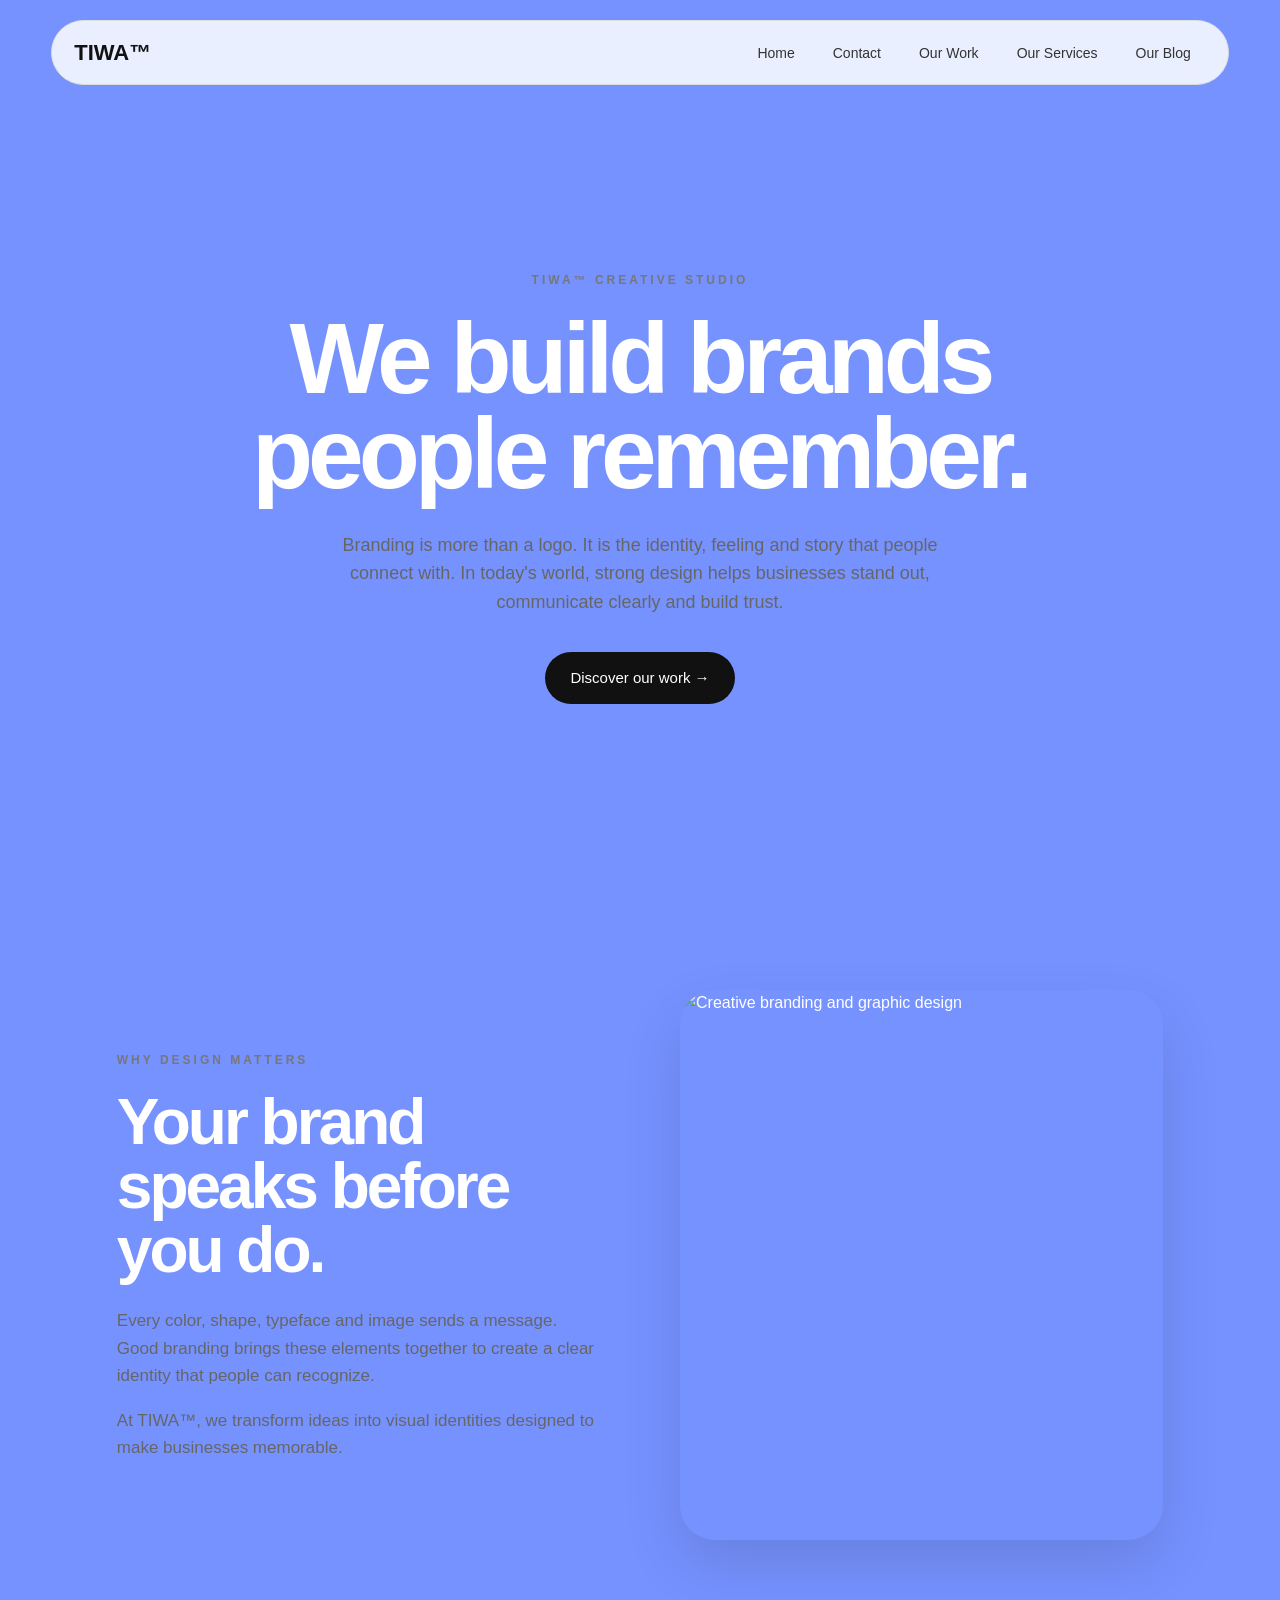
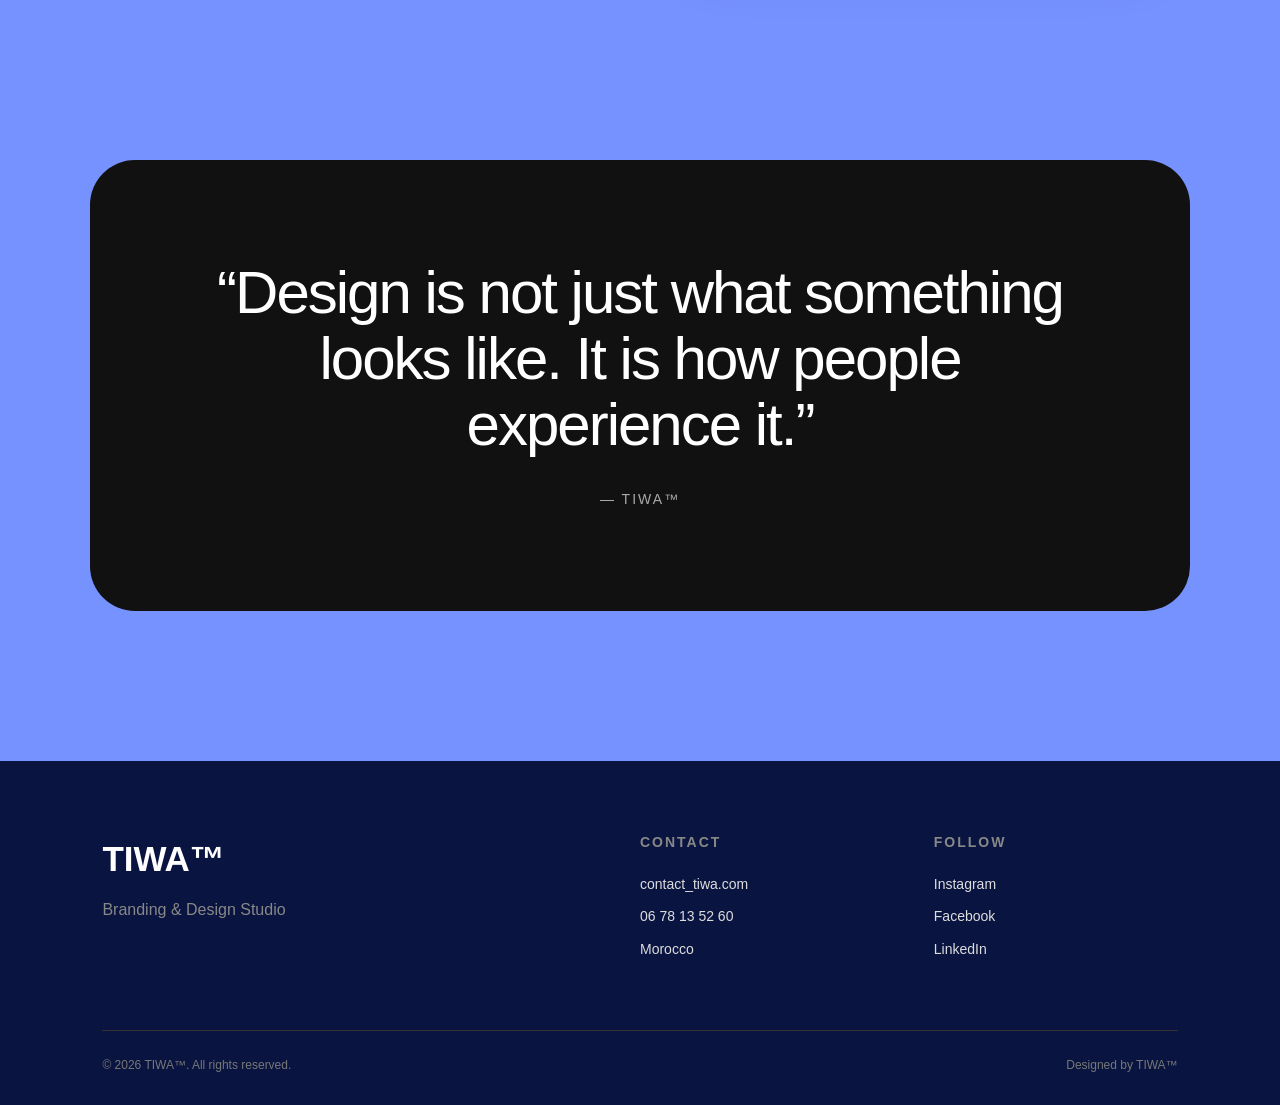
==== index.html @ 1d801273 "Add files via upload" ====
<!DOCTYPE html>
<html lang="en">

<head>
    <meta charset="UTF-8">
    <meta name="viewport" content="width=device-width, initial-scale=1.0">

    <title>TIWA™ — Branding & Design</title>

    <!-- Connect HTML to CSS -->
    <link rel="stylesheet" href="style.css">
</head>

<body>


    <header class="navbar">

        <a href="index.html" class="logo">TIWA™</a>

        <nav>
            <ul>
                <li><a href="index.html">Home</a></li>
                <li><a href="#contact">Contact</a></li>
                <li><a href="#work">Our Work</a></li>
                <li><a href="#services">Our Services</a></li>
                <li><a href="blog.html">Our Blog</a></li>
            </ul>
        </nav>

    </header>



    <main>

        <section id="home" class="hero">

            <div class="hero-content">

                <p class="small-title">TIWA™ CREATIVE STUDIO</p>

                <h1>
                    We build brands<br>
                    people remember.
                </h1>

                <p class="hero-text">
                    Branding is more than a logo. It is the identity,
                    feeling and story that people connect with.
                    In today's world, strong design helps businesses
                    stand out, communicate clearly and build trust.
                </p>

                <a href="#work" class="button">
                    Discover our work →
                </a>

            </div>

        </section>


        <section id="work" class="branding">

            <div class="branding-text">

                <p class="small-title">WHY DESIGN MATTERS</p>

                <h2>
                    Your brand speaks
                    before you do.
                </h2>

                <p>
                    Every color, shape, typeface and image sends a message.
                    Good branding brings these elements together to create
                    a clear identity that people can recognize.
                </p>

                <p>
                    At TIWA™, we transform ideas into visual identities
                    designed to make businesses memorable.
                </p>

            </div>


            <div class="image-card">

                <img
                    src="C:\Users\hp\Desktop\projet web 6\images\branding.jpg"
                    alt="Creative branding and graphic design"
                >

            </div>

        </section>



        <section class="quote-section">

            <div class="quote-card">

                <p class="quote">
                    “Design is not just what something looks like.
                    It is how people experience it.”
                </p>

                <p class="quote-author">
                    — TIWA™
                </p>

            </div>

        </section>

    </main>



    <footer id="contact">

        <div class="footer-content">

            <div class="footer-brand">

                <h2>TIWA™</h2>

                <p>
                    Branding & Design Studio
                </p>

            </div>


            <div class="footer-column">

                <h3>Contact</h3>

                <a href="contact_tiwa.com">
                    contact_tiwa.com
                </a>

                <a href="tel:+212678135260">
                    06 78 13 52 60
                </a>

                <p>Morocco</p>

            </div>


            <div class="footer-column">

                <h3>Follow</h3>

                <a href="#">Instagram</a>
                <a href="#">Facebook</a>
                <a href="#">LinkedIn</a>

            </div>

        </div>


        <div class="footer-bottom">

            <p>
                © 2026 TIWA™. All rights reserved.
            </p>

            <p>
                Designed by TIWA™
            </p>

        </div>

    </footer>

</body>
</html>
---- style.css ----
.text{
  margin: 0;
padding:0 ;
position: absolute;
top: 40px; ;
left: 0;}

/* =========================
   BASIC RESET
========================= */

* {
    margin: 0;
    padding: 0;
    box-sizing: border-box;
}

html {
    scroll-behavior: smooth;
}

body {
    font-family: Arial, Helvetica, sans-serif;
    background:#7692FF;
    color: #ffffff;
    line-height: 1.6;
}


/* =========================
   NAVBAR
========================= */

.navbar {
    width: 92%;
    max-width: 1200px;

    margin: 20px auto;

    padding: 14px 22px;

    display: flex;
    justify-content: space-between;
    align-items: center;

    background: rgba(255, 255, 255, 0.85);

    border: 1px solid #ddd;

    border-radius: 50px;

    position: sticky;
    top: 20px;

    z-index: 100;

    backdrop-filter: blur(15px);
}


/* Logo */

.logo {
    font-size: 22px;
    font-weight: bold;

    color: #111;
    text-decoration: none;

}


/* Navigation */

nav ul {
    list-style: none;

    display: flex;
    gap: 8px;
}

nav a {
    text-decoration: none;

    color: #333;

    padding: 9px 15px;

    border-radius: 30px;

    font-size: 14px;

    transition: 0.3 ease;
}

nav a:hover {
    background: #000000;
    color: white;
}


/* =========================
   HERO
========================= */

.hero {
    min-height: 85vh;

    display: flex;
    align-items: center;
    justify-content: center;

    padding: 100px 8%;

    text-align: center;
}


.hero-content {
    max-width: 900px;
}


/* Small uppercase text */

.small-title {
    margin-bottom: 20px;

    font-size: 12px;

    font-weight: 700;

    letter-spacing: 3px;

    color: #777;
}


/* Main heading */

.hero h1 {
    margin-bottom: 30px;

    font-size: clamp(50px, 8vw, 100px);

    line-height: 0.95;

    letter-spacing: -5px;

    font-weight: 700;
}


/* Hero paragraph */

.hero-text {
    max-width: 650px;

    margin: 0 auto 35px;

    font-size: 18px;

    color: #666;
}


/* Button */

.button {
    display: inline-block;

    padding: 14px 25px;

    background: #111;

    color: white;

    text-decoration: none;

    border-radius: 50px;

    font-size: 15px;

    transition: 0.3s ease;
}

.button:hover {
    transform: translateY(-3px);

    box-shadow: 0 10px 25px rgba(0, 0, 0, 0.2);
}


/* =========================
   BRANDING SECTION
========================= */

.branding {
    max-width: 1200px;

    margin: 0 auto;

    padding: 120px 6%;

    display: grid;

    grid-template-columns: 1fr 1fr;

    gap: 80px;

    align-items: center;
}


/* Text */

.branding-text h2 {
    margin-bottom: 25px;

    font-size: clamp(40px, 5vw, 70px);

    line-height: 1;

    letter-spacing: -3px;
}

.branding-text p:not(.small-title) {
    margin-bottom: 18px;

    max-width: 500px;

    color: #666;

    font-size: 17px;
}


/* Image */

.image-card {
    overflow: hidden;

    border-radius: 35px;

    box-shadow: 0 25px 60px rgba(0, 0, 0, 0.12);
}

.image-card img {
    display: block;

    width: 100%;

    height: 550px;

    object-fit: cover;

    transition: transform 0.6s ease;
}

.image-card:hover img {
    transform: scale(1.04);
}


/* =========================
   QUOTE
========================= */

.quote-section {
    padding: 100px 6%;
}


.quote-card {
    max-width: 1100px;

    margin: auto;

    padding: 100px 10%;

    background: #111;

    color: white;

    border-radius: 45px;

    text-align: center;
}


.quote {
    font-size: clamp(30px, 5vw, 60px);

    line-height: 1.1;

    letter-spacing: -2px;
}


.quote-author {
    margin-top: 30px;

    color: #aaa;

    font-size: 14px;

    letter-spacing: 2px;
}


/* =========================
   FOOTER
========================= */

footer {
    margin-top: 50px;

    padding: 70px 8% 30px;

    background: #091540;

    color: white;
}


.footer-content {
    max-width: 1200px;

    margin: auto;

    display: grid;

    grid-template-columns: 2fr 1fr 1fr;

    gap: 50px;
}


.footer-brand h2 {
    font-size: 35px;

    margin-bottom: 10px;
}


.footer-brand p {
    color: #888;
}


.footer-column {
    display: flex;

    flex-direction: column;

    gap: 10px;
}


.footer-column h3 {
    margin-bottom: 10px;

    font-size: 14px;

    color: #888;

    text-transform: uppercase;

    letter-spacing: 2px;
}


.footer-column a,
.footer-column p {
    color: #ddd;

    text-decoration: none;

    font-size: 14px;
}


.footer-column a:hover {
    color: white;
}


/* Bottom footer */

.footer-bottom {
    max-width: 1200px;

    margin: 70px auto 0;

    padding-top: 25px;

    border-top: 1px solid #333;

    display: flex;

    justify-content: space-between;

    color: #777;

    font-size: 12px;
}


/* =========================
   MOBILE
========================= */

@media (max-width: 768px) {

    .navbar {
        width: 94%;
    }

    nav ul {
        gap: 0;
    }

    nav a {
        padding: 8px;
        font-size: 12px;
    }

    .hero {
        min-height: 75vh;

        padding: 80px 6%;
    }

    .hero h1 {
        letter-spacing: -3px;
    }

    .branding {
        grid-template-columns: 1fr;

        gap: 50px;

        padding: 80px 6%;
    }

    .image-card img {
        height: 400px;
    }

    .quote-card {
        padding: 70px 8%;
    }

    .footer-content {
        grid-template-columns: 1fr;
    }

    .footer-bottom {
        flex-direction: column;

        gap: 10px;
    }
}

/* =====================================
   TABLETS
   Screens smaller than 1024px
===================================== */

@media (max-width: 1024px) {

    /* NAVBAR */

    .navbar {
        width: 94%;
    }


    /* HERO */

    .hero {
        padding: 100px 6%;
    }

    .hero h1 {
        font-size: 70px;
    }


    /* BRANDING */

    .branding {
        gap: 40px;
        padding: 100px 6%;
    }

    .branding-text h2 {
        font-size: 50px;
    }

    .image-card img {
        height: 450px;
    }


    /* QUOTE */

    .quote-card {
        padding: 80px 8%;
    }


    /* FOOTER */

    footer {
        padding-left: 6%;
        padding-right: 6%;
    }
}


/* =====================================
   PHONES
   Screens smaller than 768px
===================================== */

@media (max-width: 768px) {

    /* NAVBAR */

    .navbar {
        width: 94%;

        padding: 12px 16px;

        top: 10px;
    }

    .logo {
        font-size: 19px;
    }

    nav ul {
        gap: 0;
    }

    nav a {
        padding: 7px 8px;

        font-size: 11px;
    }


    /* HERO */

    .hero {
        min-height: 75vh;

        padding: 80px 6%;
    }

    .hero h1 {
        font-size: 52px;

        letter-spacing: -3px;
    }

    .hero-text {
        font-size: 16px;
    }


    /* BRANDING */

    .branding {
        grid-template-columns: 1fr;

        padding: 80px 6%;

        gap: 40px;
    }

    .branding-text h2 {
        font-size: 45px;
    }

    .branding-text p:not(.small-title) {
        font-size: 16px;
    }

    .image-card img {
        height: 400px;
    }


    /* QUOTE */

    .quote-section {
        padding: 60px 5%;
    }

    .quote-card {
        padding: 70px 8%;

        border-radius: 30px;
    }

    .quote {
        font-size: 34px;

        letter-spacing: -1px;
    }


    /* FOOTER */

    .footer-content {
        grid-template-columns: 1fr;

        gap: 35px;
    }

    .footer-bottom {
        flex-direction: column;

        gap: 10px;
    }
}


/* =====================================
   SMALL PHONES
   Screens smaller than 480px
===================================== */

@media (max-width: 480px) {

    /* NAVBAR */

    .navbar {
        width: 96%;

        padding: 10px 14px;
    }

    .logo {
        font-size: 17px;
    }

    nav a {
        padding: 6px;

        font-size: 10px;
    }


    /* HERO */

    .hero {
        padding-top: 70px;
    }

    .hero h1 {
        font-size: 43px;

        letter-spacing: -2px;
    }

    .small-title {
        font-size: 10px;

        letter-spacing: 2px;
    }


    /* BRANDING */

    .branding {
        padding-top: 60px;
        padding-bottom: 60px;
    }

    .branding-text h2 {
        font-size: 38px;
    }

    .image-card {
        border-radius: 25px;
    }

    .image-card img {
        height: 300px;
    }


    /* QUOTE */

    .quote-card {
        padding: 60px 7%;

        border-radius: 25px;
    }

    .quote {
        font-size: 28px;
    }
}
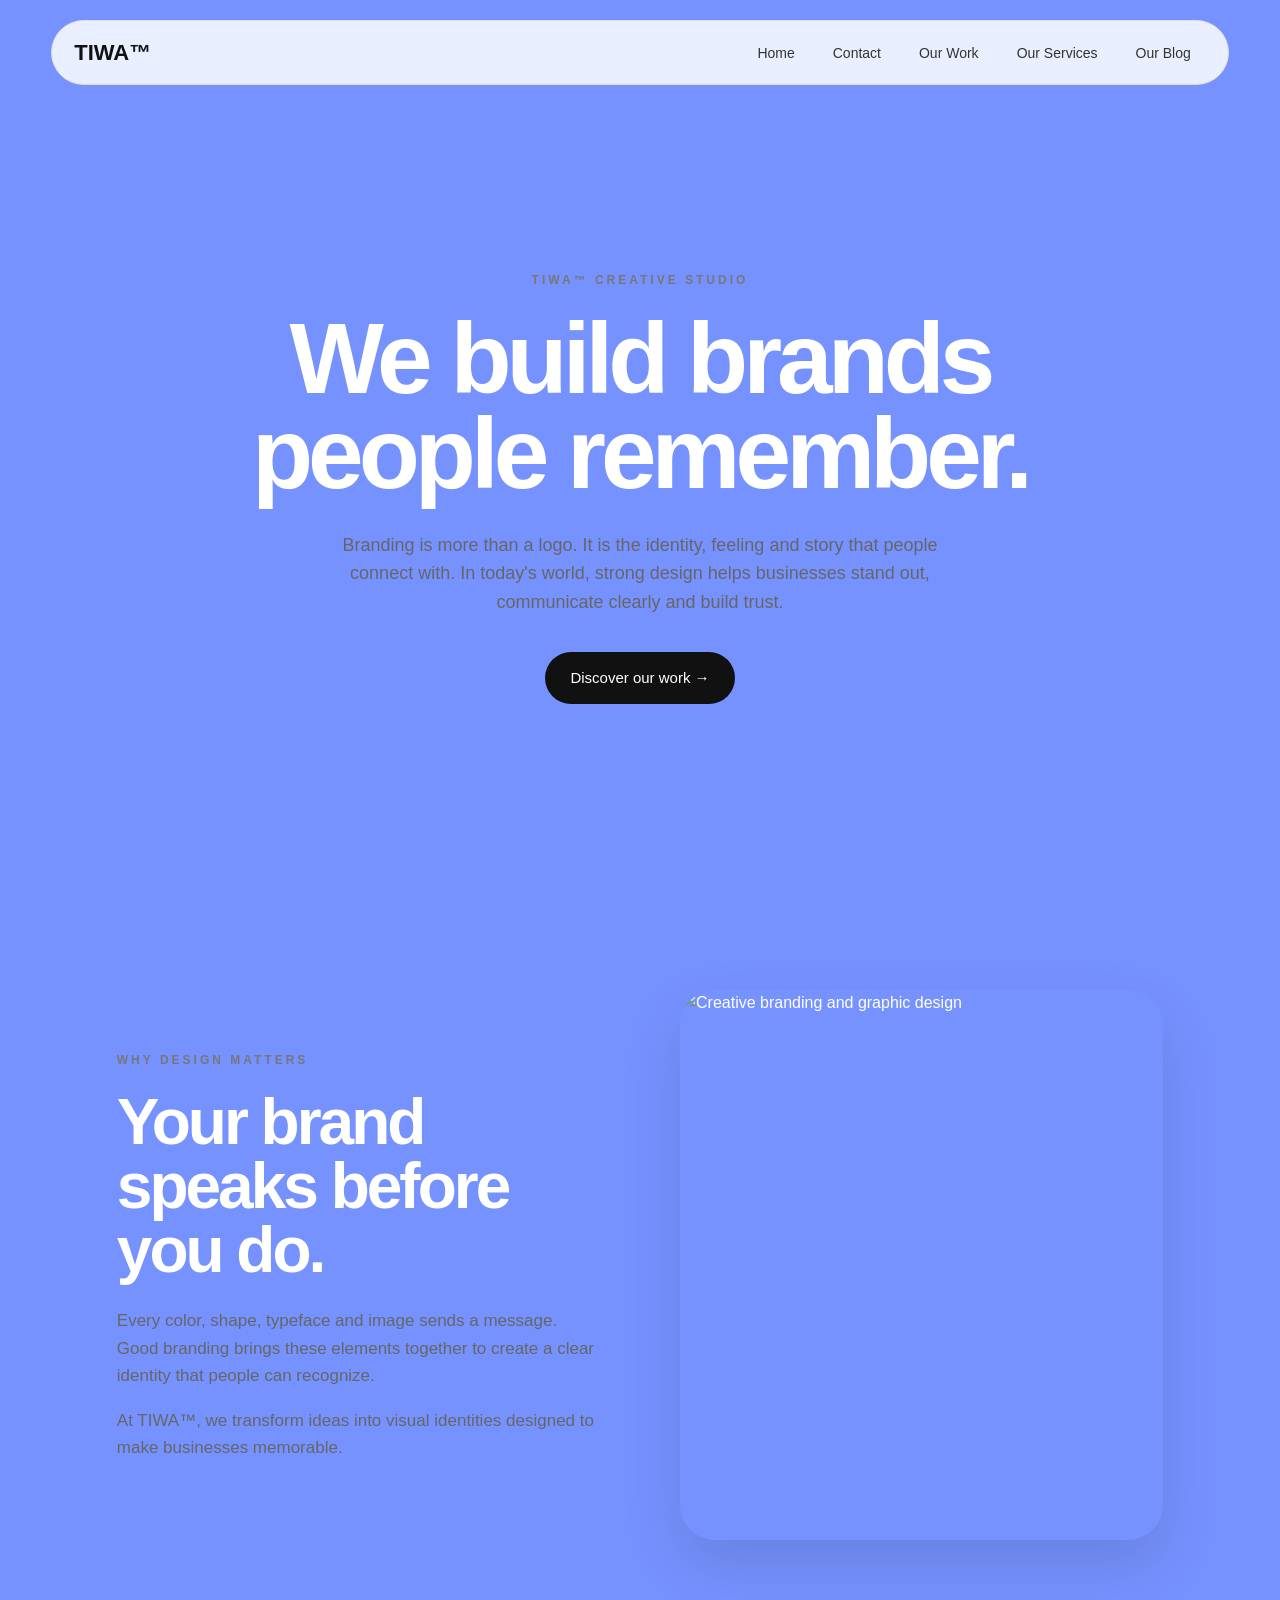
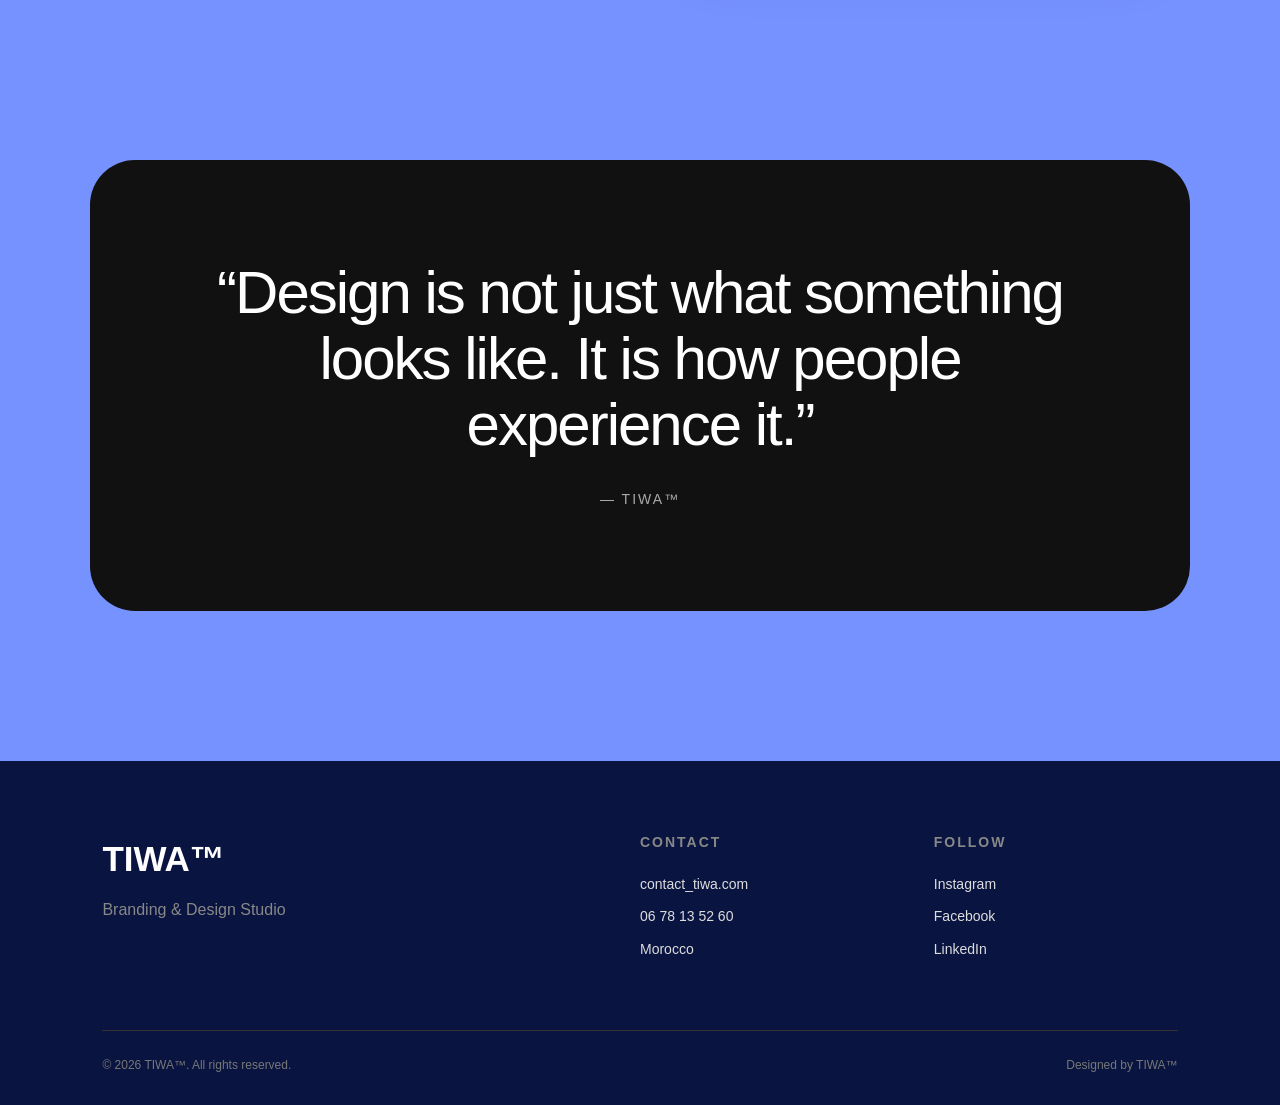
==== commit 4d903cbf: "Add files via upload" ====
--- a/index.html
+++ b/index.html
@@ -89,7 +89,7 @@
             <div class="image-card">
 
                 <img
-                    src="C:\Users\hp\Desktop\projet web 6\images\branding.jpg"
+                    src="images/branding.jpg"
                     alt="Creative branding and graphic design"
                 >
 
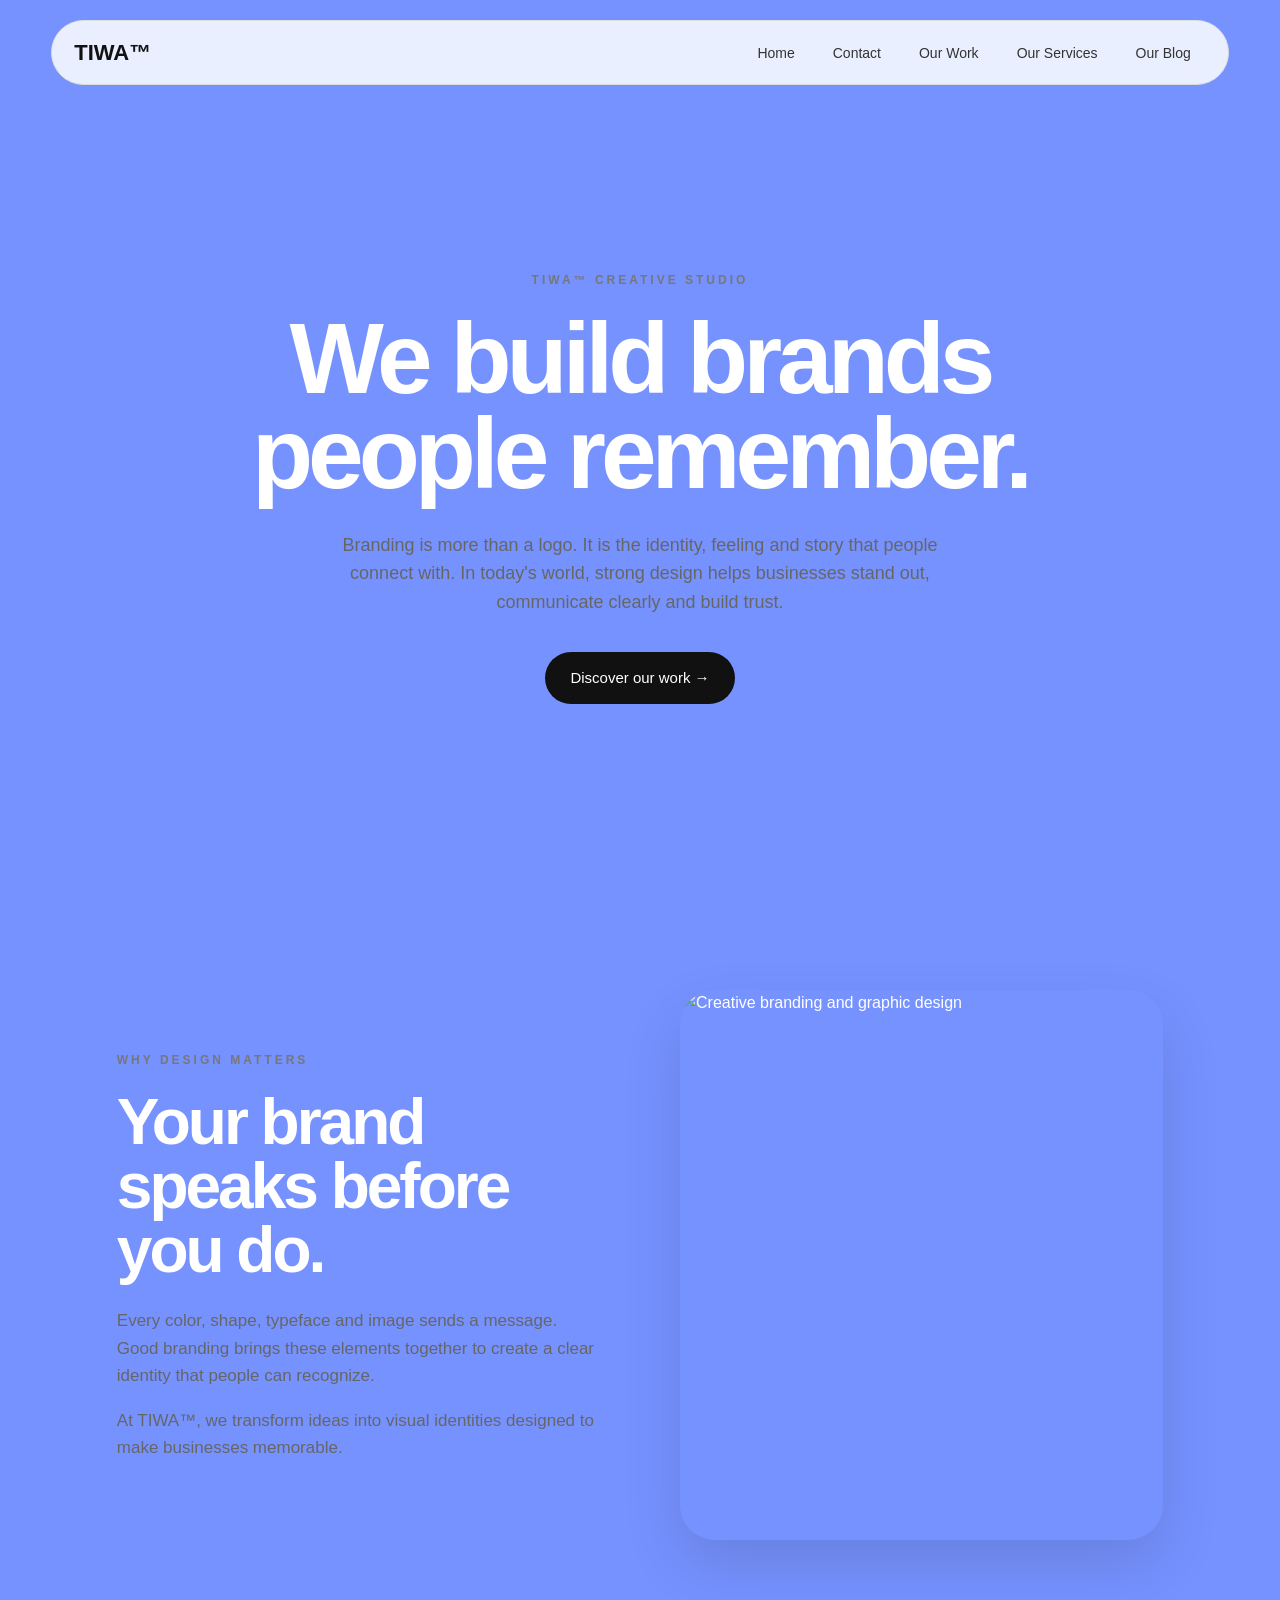
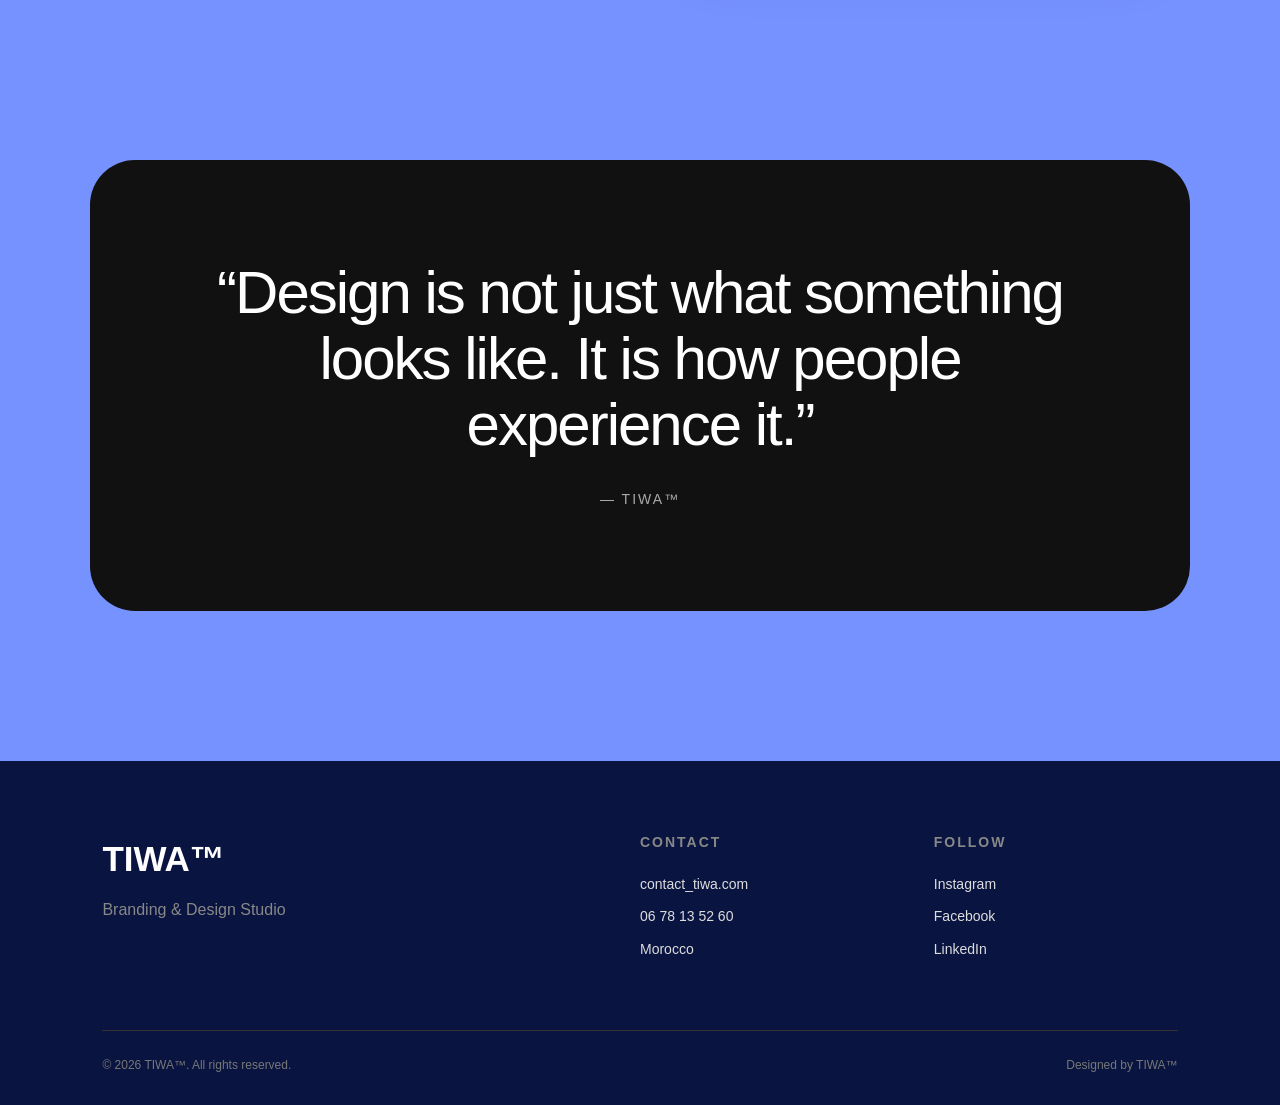
==== commit 793ae228: "Add files via upload" ====
--- a/index.html
+++ b/index.html
@@ -89,7 +89,7 @@
             <div class="image-card">
 
                 <img
-                    src="images/branding.jpg"
+                    src="images/branding.webp"
                     alt="Creative branding and graphic design"
                 >
 
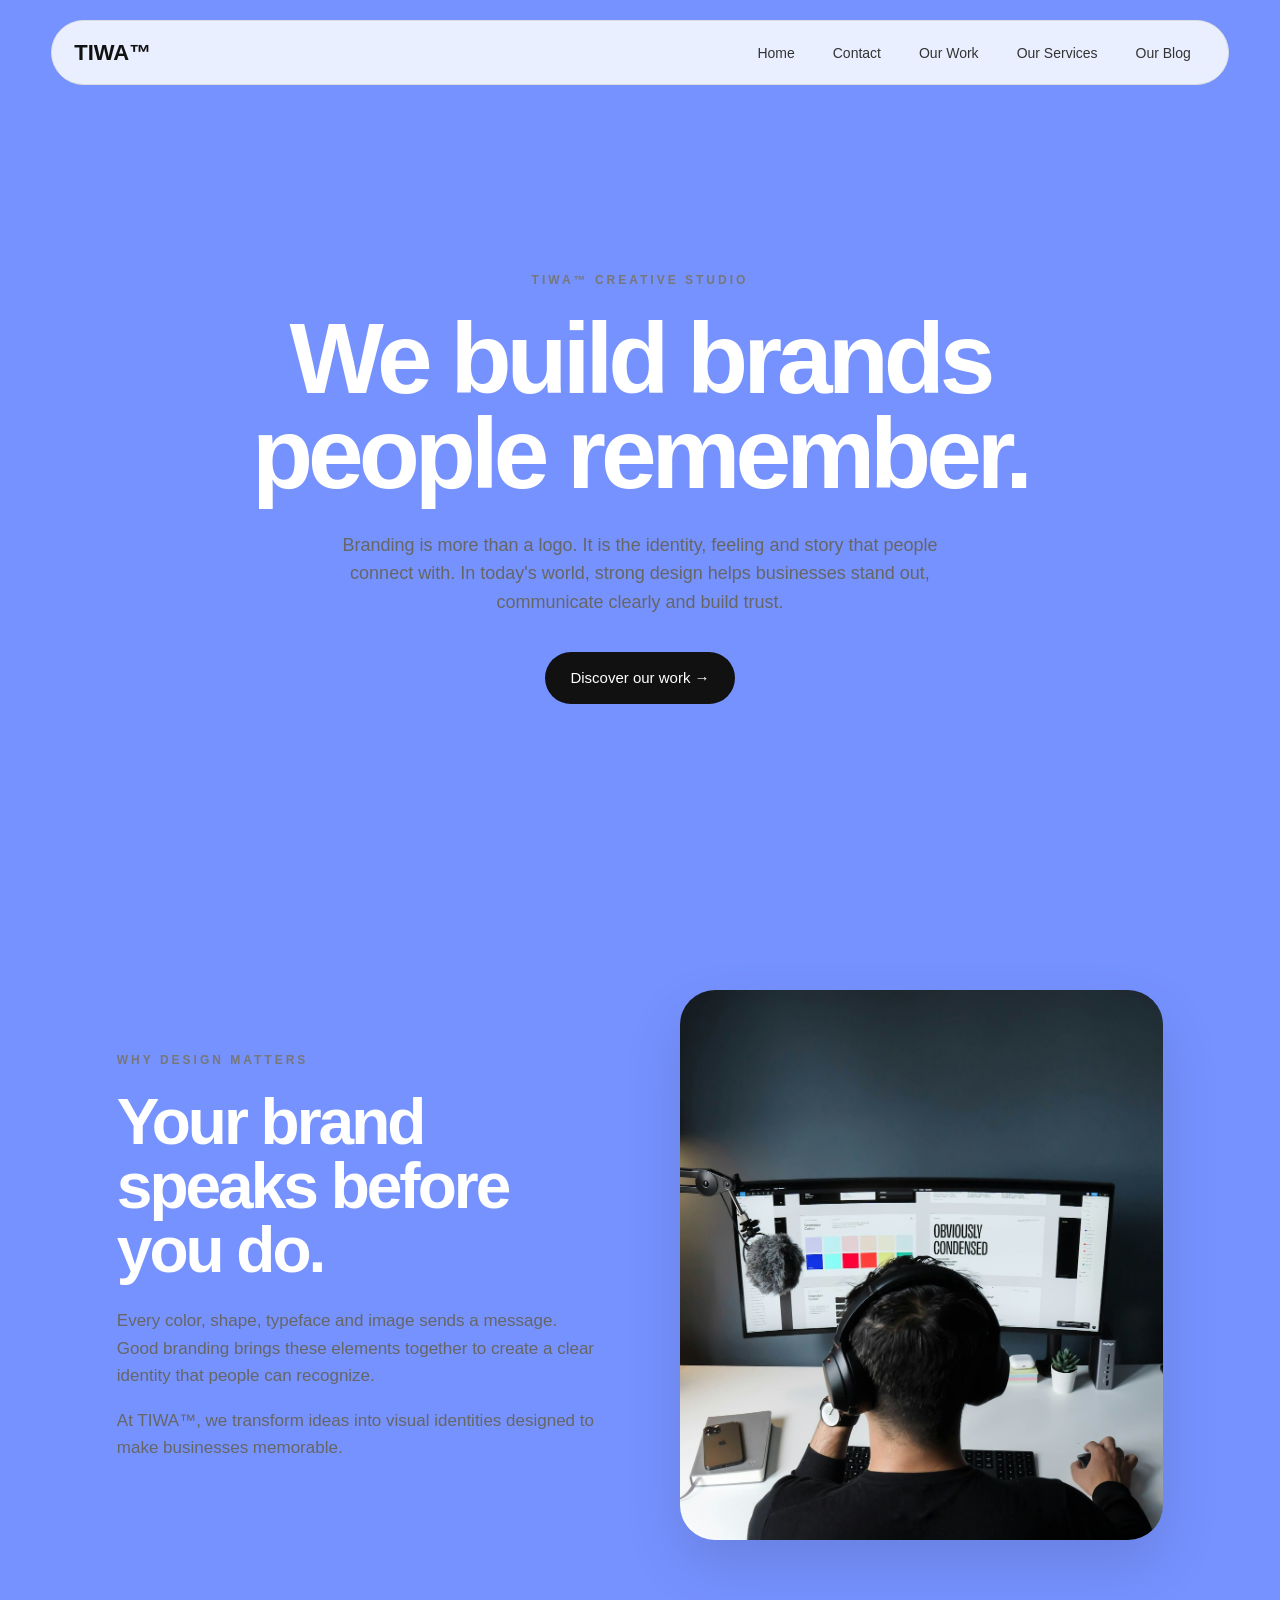
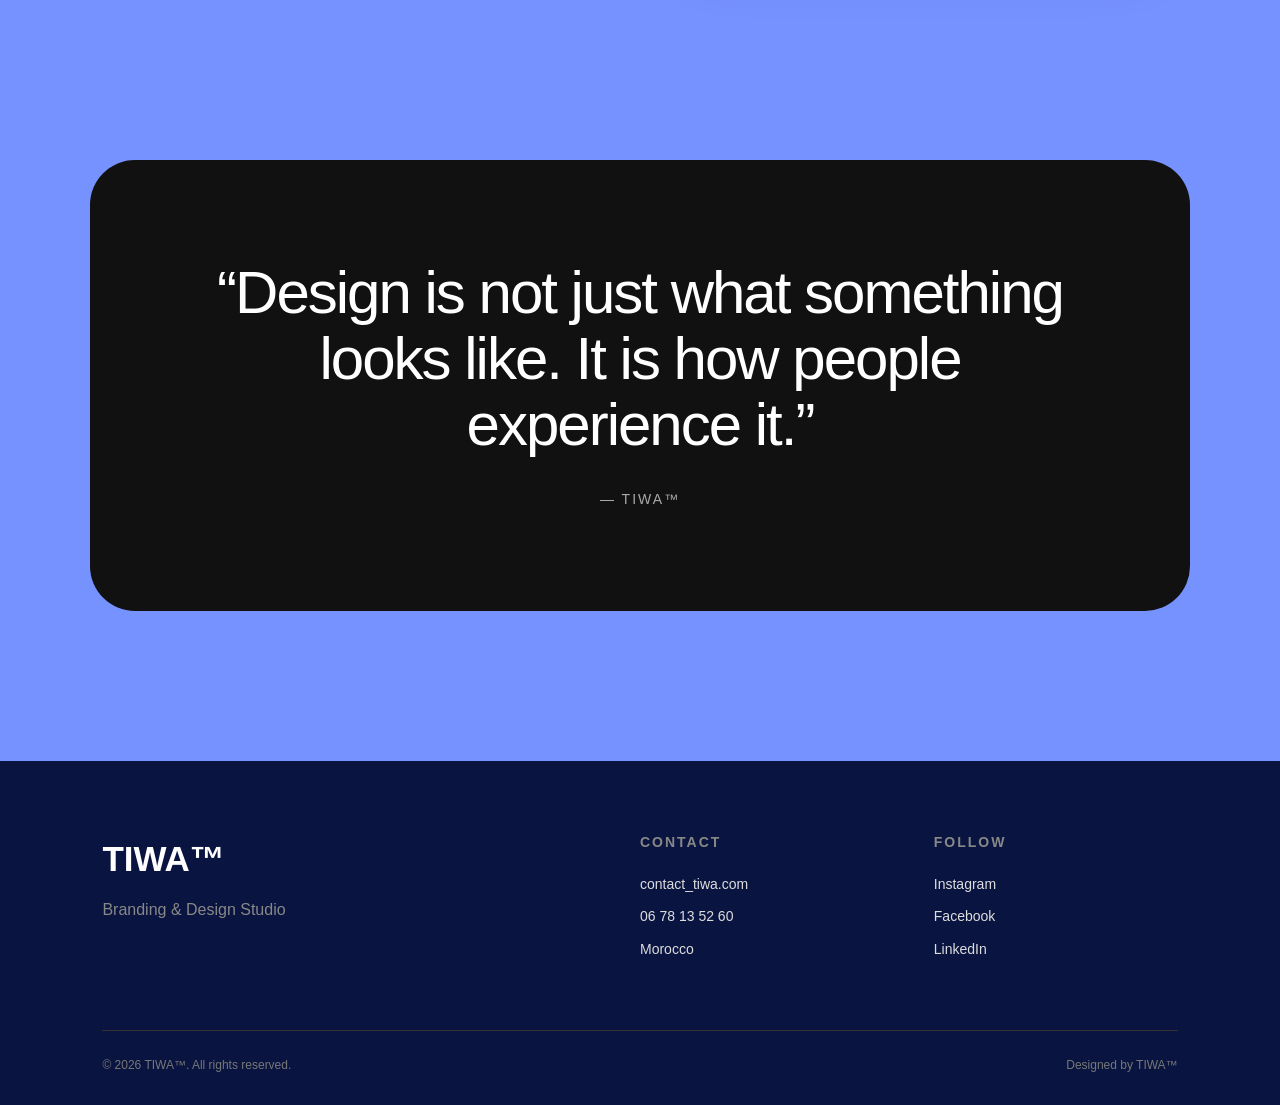
==== commit 4d57f08d: "Add files via upload" ====
--- a/index.html
+++ b/index.html
@@ -89,7 +89,7 @@
             <div class="image-card">
 
                 <img
-                    src="images/branding.webp"
+                    src="branding.jpg"
                     alt="Creative branding and graphic design"
                 >
 
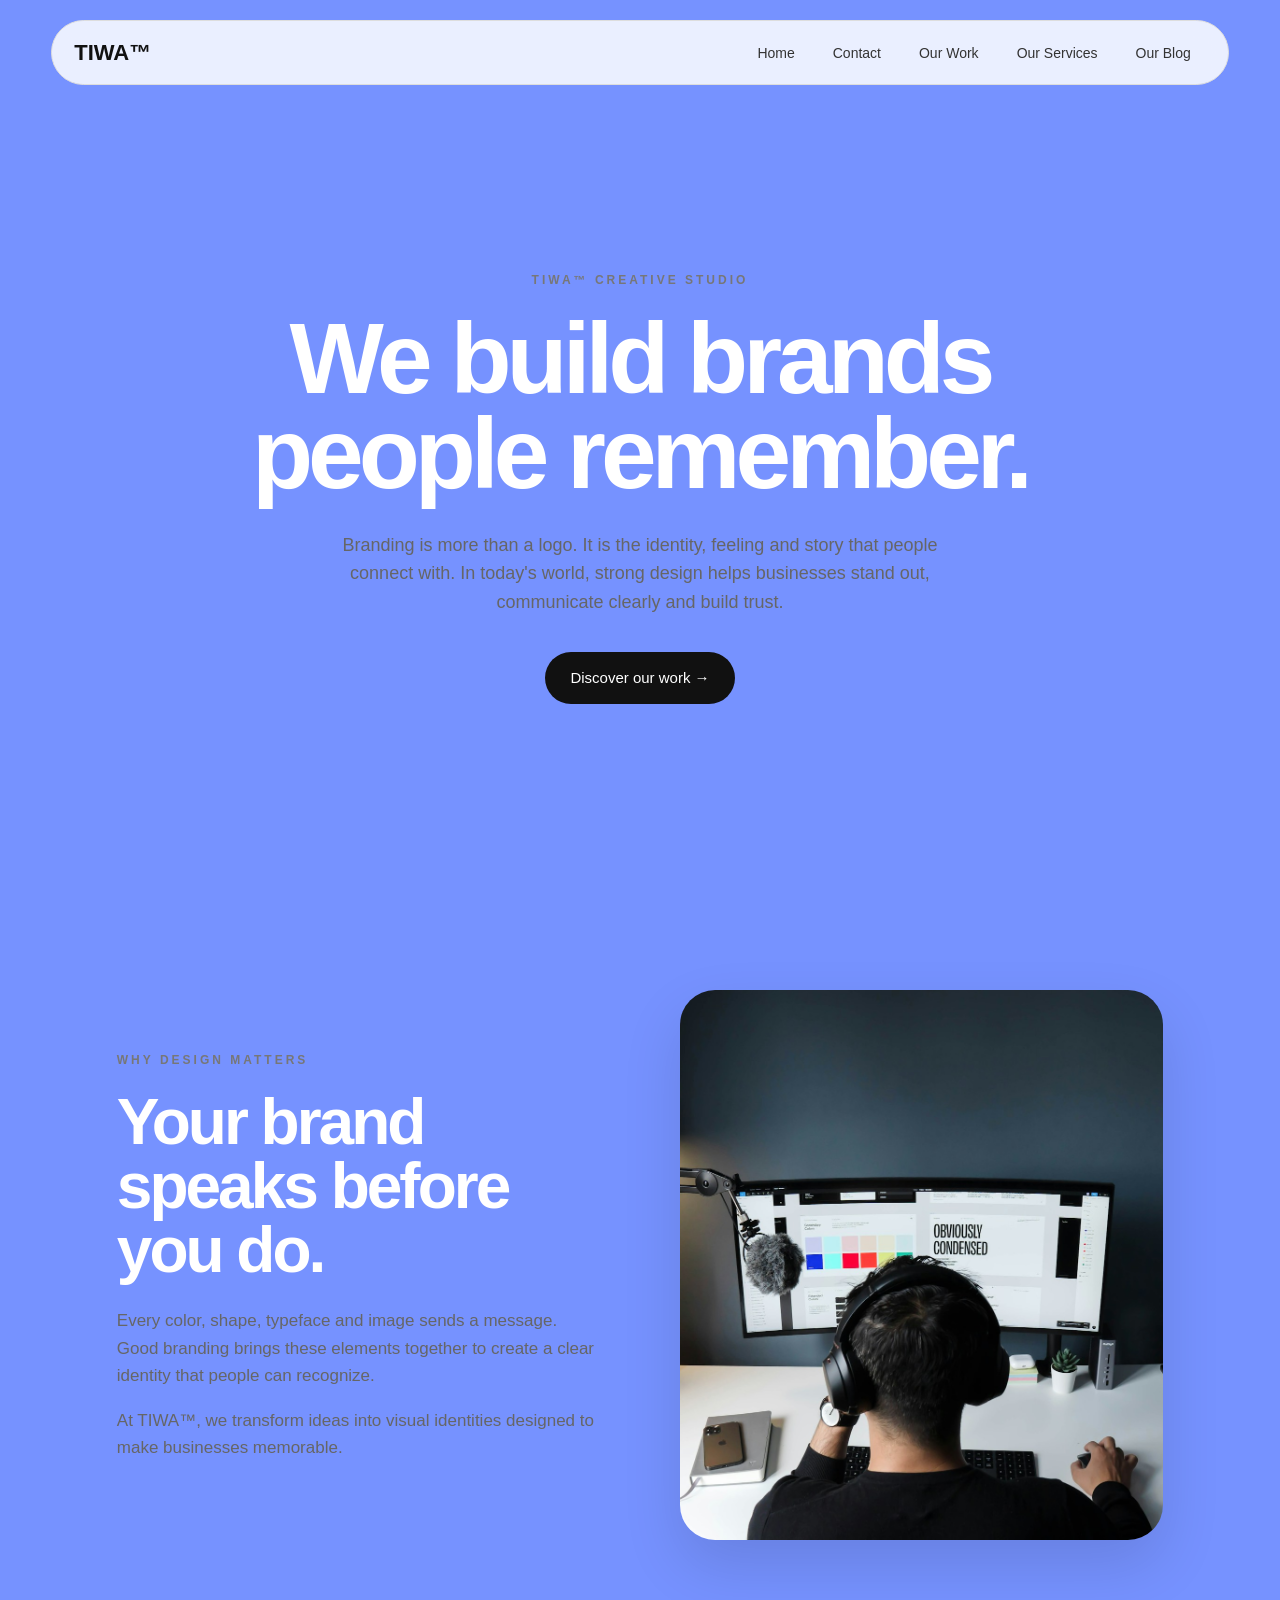
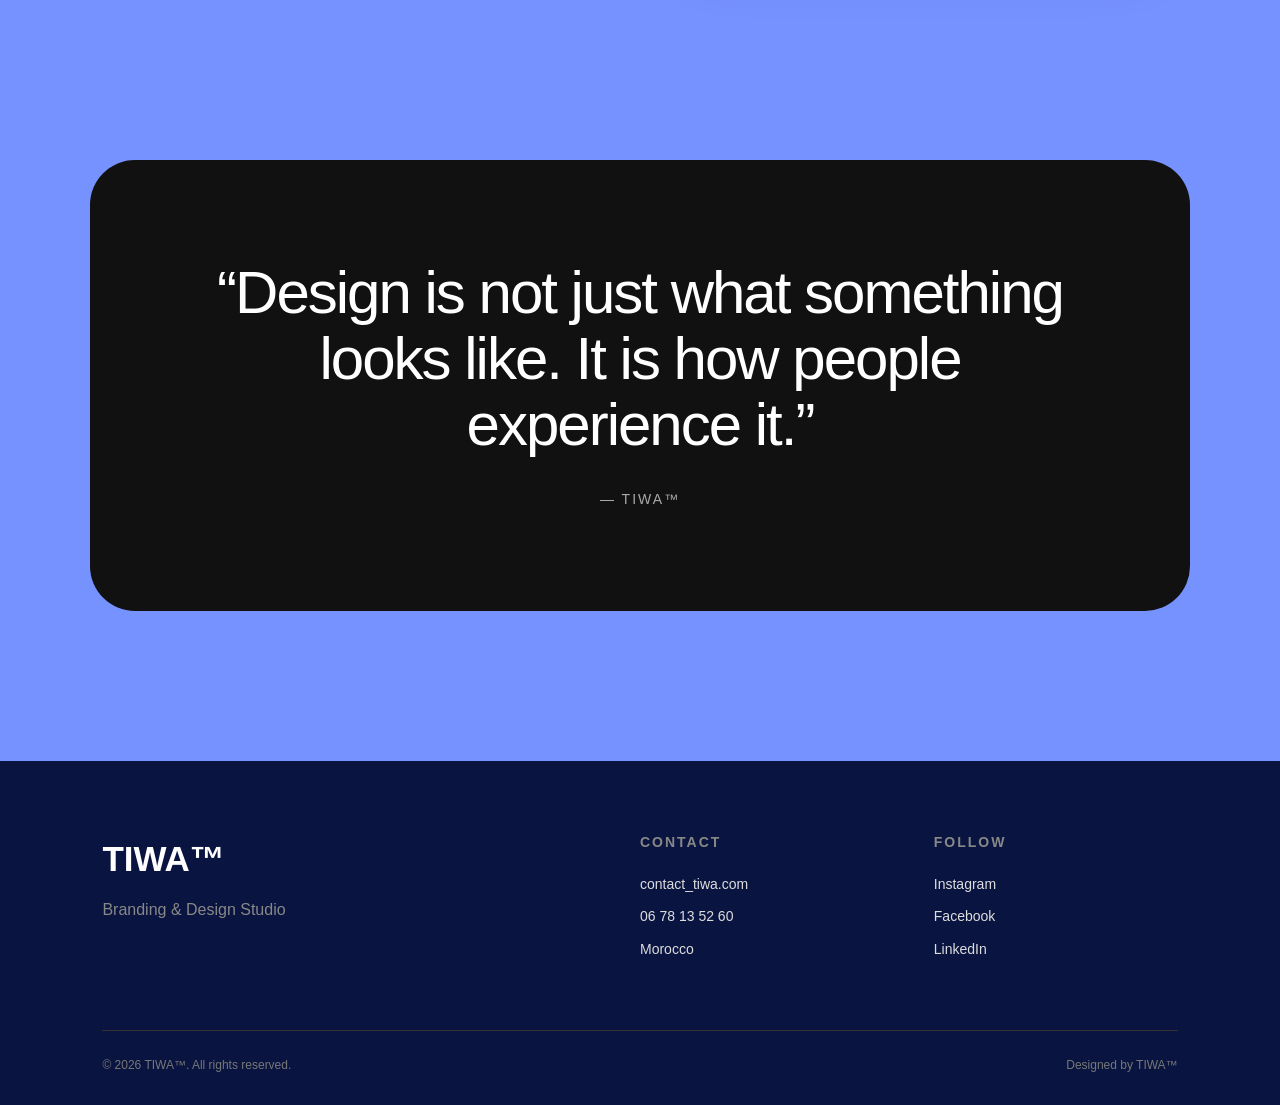
==== commit 78c4c43a: "Add files via upload" ====
--- a/index.html
+++ b/index.html
@@ -4,11 +4,12 @@
 <head>
     <meta charset="UTF-8">
     <meta name="viewport" content="width=device-width, initial-scale=1.0">
-
     <title>TIWA™ — Branding & Design</title>
 
     <!-- Connect HTML to CSS -->
     <link rel="stylesheet" href="style.css">
+    <link rel="icon" type="icon" href="tau.png">
+
 </head>
 
 <body>
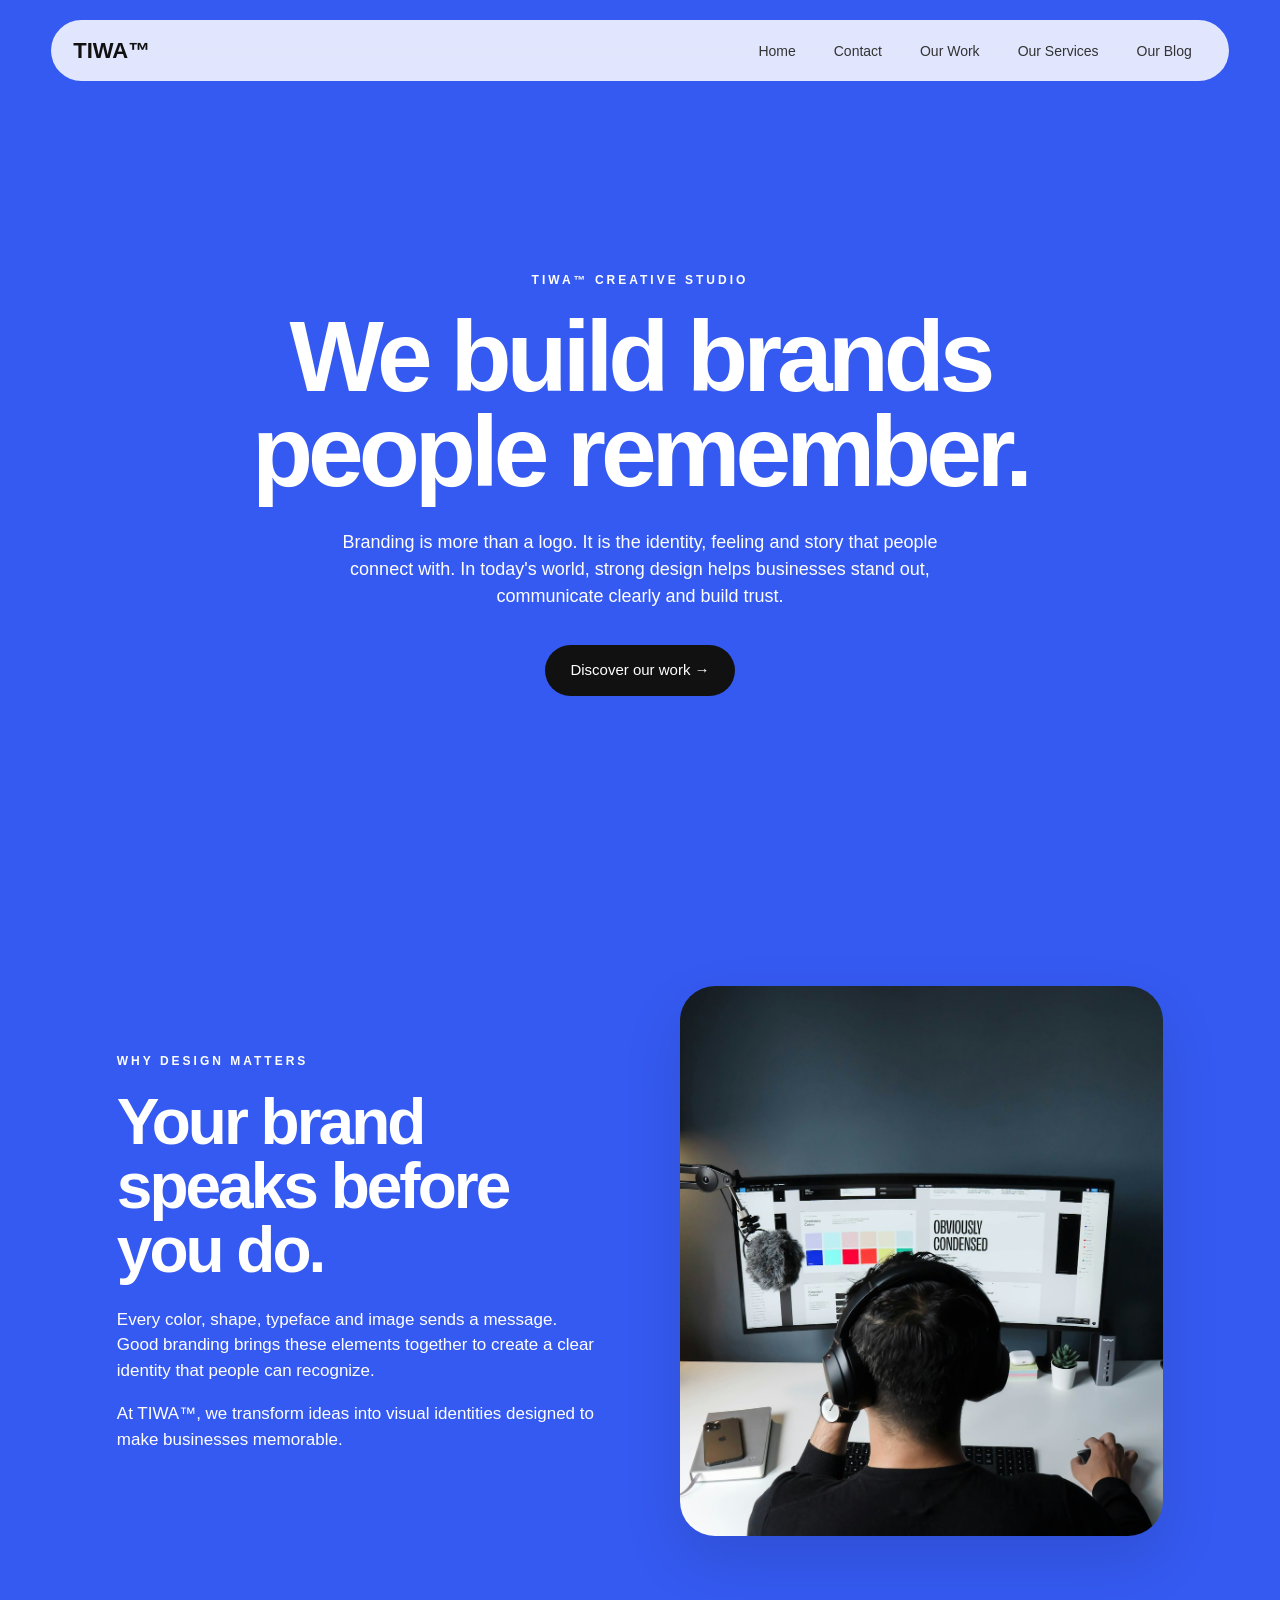
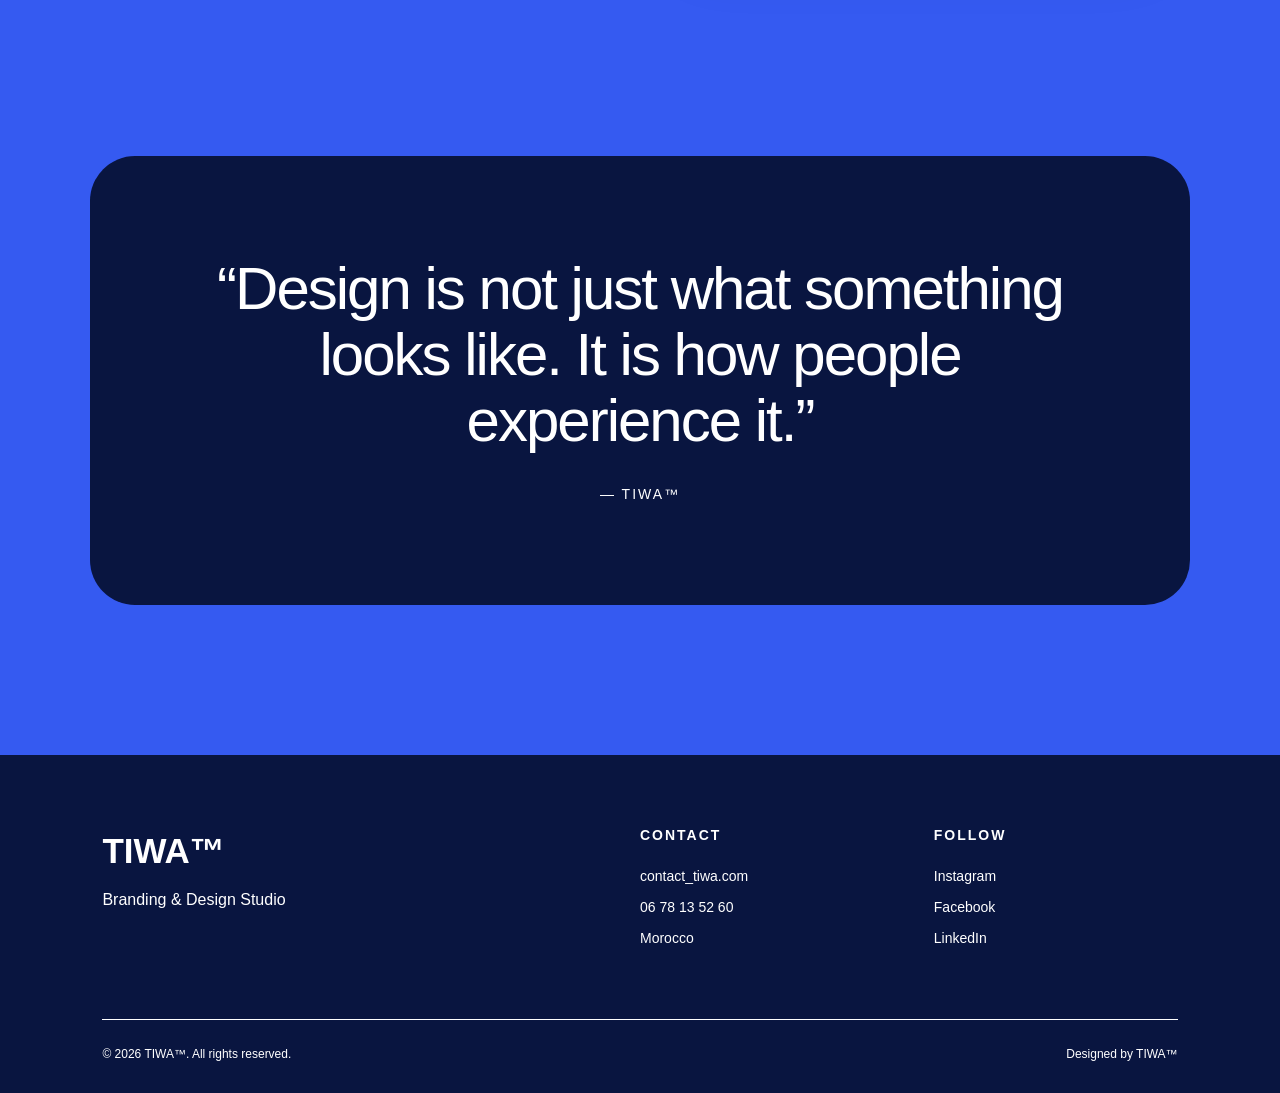
==== commit 483de59e: "Add files via upload" ====
--- a/index.html
+++ b/index.html
@@ -1,184 +1,183 @@
-<!DOCTYPE html>
-<html lang="en">
-
-<head>
-    <meta charset="UTF-8">
-    <meta name="viewport" content="width=device-width, initial-scale=1.0">
-    <title>TIWA™ — Branding & Design</title>
-
-    <!-- Connect HTML to CSS -->
-    <link rel="stylesheet" href="style.css">
-    <link rel="icon" type="icon" href="tau.png">
-
-</head>
-
-<body>
-
-
-    <header class="navbar">
-
-        <a href="index.html" class="logo">TIWA™</a>
-
-        <nav>
-            <ul>
-                <li><a href="index.html">Home</a></li>
-                <li><a href="#contact">Contact</a></li>
-                <li><a href="#work">Our Work</a></li>
-                <li><a href="#services">Our Services</a></li>
-                <li><a href="blog.html">Our Blog</a></li>
-            </ul>
-        </nav>
-
-    </header>
-
-
-
-    <main>
-
-        <section id="home" class="hero">
-
-            <div class="hero-content">
-
-                <p class="small-title">TIWA™ CREATIVE STUDIO</p>
-
-                <h1>
-                    We build brands<br>
-                    people remember.
-                </h1>
-
-                <p class="hero-text">
-                    Branding is more than a logo. It is the identity,
-                    feeling and story that people connect with.
-                    In today's world, strong design helps businesses
-                    stand out, communicate clearly and build trust.
-                </p>
-
-                <a href="#work" class="button">
-                    Discover our work →
-                </a>
-
-            </div>
-
-        </section>
-
-
-        <section id="work" class="branding">
-
-            <div class="branding-text">
-
-                <p class="small-title">WHY DESIGN MATTERS</p>
-
-                <h2>
-                    Your brand speaks
-                    before you do.
-                </h2>
-
-                <p>
-                    Every color, shape, typeface and image sends a message.
-                    Good branding brings these elements together to create
-                    a clear identity that people can recognize.
-                </p>
-
-                <p>
-                    At TIWA™, we transform ideas into visual identities
-                    designed to make businesses memorable.
-                </p>
-
-            </div>
-
-
-            <div class="image-card">
-
-                <img
-                    src="branding.jpg"
-                    alt="Creative branding and graphic design"
-                >
-
-            </div>
-
-        </section>
-
-
-
-        <section class="quote-section">
-
-            <div class="quote-card">
-
-                <p class="quote">
-                    “Design is not just what something looks like.
-                    It is how people experience it.”
-                </p>
-
-                <p class="quote-author">
-                    — TIWA™
-                </p>
-
-            </div>
-
-        </section>
-
-    </main>
-
-
-
-    <footer id="contact">
-
-        <div class="footer-content">
-
-            <div class="footer-brand">
-
-                <h2>TIWA™</h2>
-
-                <p>
-                    Branding & Design Studio
-                </p>
-
-            </div>
-
-
-            <div class="footer-column">
-
-                <h3>Contact</h3>
-
-                <a href="contact_tiwa.com">
-                    contact_tiwa.com
-                </a>
-
-                <a href="tel:+212678135260">
-                    06 78 13 52 60
-                </a>
-
-                <p>Morocco</p>
-
-            </div>
-
-
-            <div class="footer-column">
-
-                <h3>Follow</h3>
-
-                <a href="#">Instagram</a>
-                <a href="#">Facebook</a>
-                <a href="#">LinkedIn</a>
-
-            </div>
-
-        </div>
-
-
-        <div class="footer-bottom">
-
-            <p>
-                © 2026 TIWA™. All rights reserved.
-            </p>
-
-            <p>
-                Designed by TIWA™
-            </p>
-
-        </div>
-
-    </footer>
-
-</body>
-</html>+<!DOCTYPE html>
+<html lang="en">
+
+<head>
+    <meta charset="UTF-8">
+    <meta name="viewport" content="width=device-width, initial-scale=1.0">
+    <title>TIWA™ — Branding & Design</title>
+
+    <!-- Connect HTML to CSS -->
+    <link rel="stylesheet" href="style.css">
+    <link rel="icon" type="icon" href="tau.png">
+
+</head>
+
+<body>
+
+
+    <header class="navbar">
+
+        <a href="index.html" class="logo">TIWA™</a>
+
+        <nav>
+            <ul>
+                <li><a href="index.html">Home</a></li>
+                <li><a href="contact.html">Contact</a></li>
+                <li><a href="work.html">Our Work</a></li>
+                <li><a href="services.html">Our Services</a></li>
+                <li><a href="blog.html">Our Blog</a></li>
+            </ul>
+        </nav>
+
+    </header>
+
+
+
+    <main>
+
+        <section id="home" class="hero">
+
+            <div class="hero-content">
+
+                <p class="small-title">TIWA™ CREATIVE STUDIO</p>
+
+                <h1>
+                    We build brands<br>
+                    people remember.
+                </h1>
+
+                <p class="hero-text">
+                    Branding is more than a logo. It is the identity,
+                    feeling and story that people connect with.
+                    In today's world, strong design helps businesses
+                    stand out, communicate clearly and build trust.
+                </p>
+
+                <a href="#work" class="button">
+                    Discover our work →
+                </a>
+
+            </div>
+
+        </section>
+
+
+        <section id="work" class="branding">
+
+            <div class="branding-text">
+
+                <p class="small-title">WHY DESIGN MATTERS</p>
+
+                <h2>
+                    Your brand speaks
+                    before you do.
+                </h2>
+
+                <p>
+                    Every color, shape, typeface and image sends a message.
+                    Good branding brings these elements together to create
+                    a clear identity that people can recognize.
+                </p>
+
+                <p>
+                    At TIWA™, we transform ideas into visual identities
+                    designed to make businesses memorable.
+                </p>
+
+            </div>
+
+
+            <div class="image-card">
+
+                <img
+                    src="branding.jpg"
+                    alt="Creative branding and graphic design"
+                >
+
+            </div>
+
+        </section>
+
+
+
+        <section class="quote-section">
+
+            <div class="quote-card">
+
+                <p class="quote">
+                    “Design is not just what something looks like.
+                    It is how people experience it.”
+                </p>
+
+                <p class="quote-author">
+                    — TIWA™
+                </p>
+
+            </div>
+
+        </section>
+
+    </main>
+
+
+
+    <footer id="contact">
+
+        <div class="footer-content">
+
+            <div class="footer-brand">
+
+                <h2>TIWA™</h2>
+
+                <p>
+                    Branding & Design Studio
+                </p>
+
+            </div>
+
+
+            <div class="footer-column">
+
+                <h3>Contact</h3>
+
+                <a href="contact_tiwa.com">
+                    contact_tiwa.com
+                </a>
+
+                <a href="tel:+212678135260">
+                    06 78 13 52 60
+                </a>
+
+                <p>Morocco</p>
+
+            </div>
+
+
+            <div class="footer-column">
+
+                <h3>Follow</h3>
+
+                <a href="#">Instagram</a>
+                <a href="#">Facebook</a>
+                <a href="#">LinkedIn</a>
+
+            </div>
+
+        </div>
+
+
+        <div class="footer-bottom">
+
+            <p>
+                © 2026 TIWA™. All rights reserved.
+            </p>
+
+            <p>
+                Designed by TIWA™
+            </p>
+
+        </div>
+
+    </footer>
+</body>
+</html>
--- a/style.css
+++ b/style.css
@@ -1,707 +1,547 @@
-.text{
-  margin: 0;
-padding:0 ;
-position: absolute;
-top: 40px; ;
-left: 0;}
-
-/* =========================
-   BASIC RESET
-========================= */
-
-* {
-    margin: 0;
-    padding: 0;
-    box-sizing: border-box;
-}
-
-html {
-    scroll-behavior: smooth;
-}
-
-body {
-    font-family: Arial, Helvetica, sans-serif;
-    background:#7692FF;
-    color: #ffffff;
-    line-height: 1.6;
-}
-
-
-/* =========================
-   NAVBAR
-========================= */
-
-.navbar {
-    width: 92%;
-    max-width: 1200px;
-
-    margin: 20px auto;
-
-    padding: 14px 22px;
-
-    display: flex;
-    justify-content: space-between;
-    align-items: center;
-
-    background: rgba(255, 255, 255, 0.85);
-
-    border: 1px solid #ddd;
-
-    border-radius: 50px;
-
-    position: sticky;
-    top: 20px;
-
-    z-index: 100;
-
-    backdrop-filter: blur(15px);
-}
-
-
-/* Logo */
-
-.logo {
-    font-size: 22px;
-    font-weight: bold;
-
-    color: #111;
-    text-decoration: none;
-
-}
-
-
-/* Navigation */
-
-nav ul {
-    list-style: none;
-
-    display: flex;
-    gap: 8px;
-}
-
-nav a {
-    text-decoration: none;
-
-    color: #333;
-
-    padding: 9px 15px;
-
-    border-radius: 30px;
-
-    font-size: 14px;
-
-    transition: 0.3 ease;
-}
-
-nav a:hover {
-    background: #000000;
-    color: white;
-}
-
-
-/* =========================
-   HERO
-========================= */
-
-.hero {
-    min-height: 85vh;
-
-    display: flex;
-    align-items: center;
-    justify-content: center;
-
-    padding: 100px 8%;
-
-    text-align: center;
-}
-
-
-.hero-content {
-    max-width: 900px;
-}
-
-
-/* Small uppercase text */
-
-.small-title {
-    margin-bottom: 20px;
-
-    font-size: 12px;
-
-    font-weight: 700;
-
-    letter-spacing: 3px;
-
-    color: #777;
-}
-
-
-/* Main heading */
-
-.hero h1 {
-    margin-bottom: 30px;
-
-    font-size: clamp(50px, 8vw, 100px);
-
-    line-height: 0.95;
-
-    letter-spacing: -5px;
-
-    font-weight: 700;
-}
-
-
-/* Hero paragraph */
-
-.hero-text {
-    max-width: 650px;
-
-    margin: 0 auto 35px;
-
-    font-size: 18px;
-
-    color: #666;
-}
-
-
-/* Button */
-
-.button {
-    display: inline-block;
-
-    padding: 14px 25px;
-
-    background: #111;
-
-    color: white;
-
-    text-decoration: none;
-
-    border-radius: 50px;
-
-    font-size: 15px;
-
-    transition: 0.3s ease;
-}
-
-.button:hover {
-    transform: translateY(-3px);
-
-    box-shadow: 0 10px 25px rgba(0, 0, 0, 0.2);
-}
-
-
-/* =========================
-   BRANDING SECTION
-========================= */
-
-.branding {
-    max-width: 1200px;
-
-    margin: 0 auto;
-
-    padding: 120px 6%;
-
-    display: grid;
-
-    grid-template-columns: 1fr 1fr;
-
-    gap: 80px;
-
-    align-items: center;
-}
-
-
-/* Text */
-
-.branding-text h2 {
-    margin-bottom: 25px;
-
-    font-size: clamp(40px, 5vw, 70px);
-
-    line-height: 1;
-
-    letter-spacing: -3px;
-}
-
-.branding-text p:not(.small-title) {
-    margin-bottom: 18px;
-
-    max-width: 500px;
-
-    color: #666;
-
-    font-size: 17px;
-}
-
-
-/* Image */
-
-.image-card {
-    overflow: hidden;
-
-    border-radius: 35px;
-
-    box-shadow: 0 25px 60px rgba(0, 0, 0, 0.12);
-}
-
-.image-card img {
-    display: block;
-
-    width: 100%;
-
-    height: 550px;
-
-    object-fit: cover;
-
-    transition: transform 0.6s ease;
-}
-
-.image-card:hover img {
-    transform: scale(1.04);
-}
-
-
-/* =========================
-   QUOTE
-========================= */
-
-.quote-section {
-    padding: 100px 6%;
-}
-
-
-.quote-card {
-    max-width: 1100px;
-
-    margin: auto;
-
-    padding: 100px 10%;
-
-    background: #111;
-
-    color: white;
-
-    border-radius: 45px;
-
-    text-align: center;
-}
-
-
-.quote {
-    font-size: clamp(30px, 5vw, 60px);
-
-    line-height: 1.1;
-
-    letter-spacing: -2px;
-}
-
-
-.quote-author {
-    margin-top: 30px;
-
-    color: #aaa;
-
-    font-size: 14px;
-
-    letter-spacing: 2px;
-}
-
-
-/* =========================
-   FOOTER
-========================= */
-
-footer {
-    margin-top: 50px;
-
-    padding: 70px 8% 30px;
-
-    background: #091540;
-
-    color: white;
-}
-
-
-.footer-content {
-    max-width: 1200px;
-
-    margin: auto;
-
-    display: grid;
-
-    grid-template-columns: 2fr 1fr 1fr;
-
-    gap: 50px;
-}
-
-
-.footer-brand h2 {
-    font-size: 35px;
-
-    margin-bottom: 10px;
-}
-
-
-.footer-brand p {
-    color: #888;
-}
-
-
-.footer-column {
-    display: flex;
-
-    flex-direction: column;
-
-    gap: 10px;
-}
-
-
-.footer-column h3 {
-    margin-bottom: 10px;
-
-    font-size: 14px;
-
-    color: #888;
-
-    text-transform: uppercase;
-
-    letter-spacing: 2px;
-}
-
-
-.footer-column a,
-.footer-column p {
-    color: #ddd;
-
-    text-decoration: none;
-
-    font-size: 14px;
-}
-
-
-.footer-column a:hover {
-    color: white;
-}
-
-
-/* Bottom footer */
-
-.footer-bottom {
-    max-width: 1200px;
-
-    margin: 70px auto 0;
-
-    padding-top: 25px;
-
-    border-top: 1px solid #333;
-
-    display: flex;
-
-    justify-content: space-between;
-
-    color: #777;
-
-    font-size: 12px;
-}
-
-
-/* =========================
-   MOBILE
-========================= */
-
-@media (max-width: 768px) {
-
-    .navbar {
-        width: 94%;
-    }
-
-    nav ul {
-        gap: 0;
-    }
-
-    nav a {
-        padding: 8px;
-        font-size: 12px;
-    }
-
-    .hero {
-        min-height: 75vh;
-
-        padding: 80px 6%;
-    }
-
-    .hero h1 {
-        letter-spacing: -3px;
-    }
-
-    .branding {
-        grid-template-columns: 1fr;
-
-        gap: 50px;
-
-        padding: 80px 6%;
-    }
-
-    .image-card img {
-        height: 400px;
-    }
-
-    .quote-card {
-        padding: 70px 8%;
-    }
-
-    .footer-content {
-        grid-template-columns: 1fr;
-    }
-
-    .footer-bottom {
-        flex-direction: column;
-
-        gap: 10px;
-    }
-}
-
-/* =====================================
-   TABLETS
-   Screens smaller than 1024px
-===================================== */
-
-@media (max-width: 1024px) {
-
-    /* NAVBAR */
-
-    .navbar {
-        width: 94%;
-    }
-
-
-    /* HERO */
-
-    .hero {
-        padding: 100px 6%;
-    }
-
-    .hero h1 {
-        font-size: 70px;
-    }
-
-
-    /* BRANDING */
-
-    .branding {
-        gap: 40px;
-        padding: 100px 6%;
-    }
-
-    .branding-text h2 {
-        font-size: 50px;
-    }
-
-    .image-card img {
-        height: 450px;
-    }
-
-
-    /* QUOTE */
-
-    .quote-card {
-        padding: 80px 8%;
-    }
-
-
-    /* FOOTER */
-
-    footer {
-        padding-left: 6%;
-        padding-right: 6%;
-    }
-}
-
-
-/* =====================================
-   PHONES
-   Screens smaller than 768px
-===================================== */
-
-@media (max-width: 768px) {
-
-    /* NAVBAR */
-
-    .navbar {
-        width: 94%;
-
-        padding: 12px 16px;
-
-        top: 10px;
-    }
-
-    .logo {
-        font-size: 19px;
-    }
-
-    nav ul {
-        gap: 0;
-    }
-
-    nav a {
-        padding: 7px 8px;
-
-        font-size: 11px;
-    }
-
-
-    /* HERO */
-
-    .hero {
-        min-height: 75vh;
-
-        padding: 80px 6%;
-    }
-
-    .hero h1 {
-        font-size: 52px;
-
-        letter-spacing: -3px;
-    }
-
-    .hero-text {
-        font-size: 16px;
-    }
-
-
-    /* BRANDING */
-
-    .branding {
-        grid-template-columns: 1fr;
-
-        padding: 80px 6%;
-
-        gap: 40px;
-    }
-
-    .branding-text h2 {
-        font-size: 45px;
-    }
-
-    .branding-text p:not(.small-title) {
-        font-size: 16px;
-    }
-
-    .image-card img {
-        height: 400px;
-    }
-
-
-    /* QUOTE */
-
-    .quote-section {
-        padding: 60px 5%;
-    }
-
-    .quote-card {
-        padding: 70px 8%;
-
-        border-radius: 30px;
-    }
-
-    .quote {
-        font-size: 34px;
-
-        letter-spacing: -1px;
-    }
-
-
-    /* FOOTER */
-
-    .footer-content {
-        grid-template-columns: 1fr;
-
-        gap: 35px;
-    }
-
-    .footer-bottom {
-        flex-direction: column;
-
-        gap: 10px;
-    }
-}
-
-
-/* =====================================
-   SMALL PHONES
-   Screens smaller than 480px
-===================================== */
-
-@media (max-width: 480px) {
-
-    /* NAVBAR */
-
-    .navbar {
-        width: 96%;
-
-        padding: 10px 14px;
-    }
-
-    .logo {
-        font-size: 17px;
-    }
-
-    nav a {
-        padding: 6px;
-
-        font-size: 10px;
-    }
-
-
-    /* HERO */
-
-    .hero {
-        padding-top: 70px;
-    }
-
-    .hero h1 {
-        font-size: 43px;
-
-        letter-spacing: -2px;
-    }
-
-    .small-title {
-        font-size: 10px;
-
-        letter-spacing: 2px;
-    }
-
-
-    /* BRANDING */
-
-    .branding {
-        padding-top: 60px;
-        padding-bottom: 60px;
-    }
-
-    .branding-text h2 {
-        font-size: 38px;
-    }
-
-    .image-card {
-        border-radius: 25px;
-    }
-
-    .image-card img {
-        height: 300px;
-    }
-
-
-    /* QUOTE */
-
-    .quote-card {
-        padding: 60px 7%;
-
-        border-radius: 25px;
-    }
-
-    .quote {
-        font-size: 28px;
-    }
-}+* {
+    margin: 0;
+    padding: 0;
+    box-sizing: border-box;
+}
+
+html {
+    scroll-behavior: smooth;
+}
+
+body {
+    font-family: Arial, Helvetica, sans-serif;
+    background:#355af1;
+    color: #ffffff;
+    line-height: 1.5;
+}
+
+
+/* =========================
+   NAVBAR
+========================= */
+
+.navbar {
+    width: 92%;
+    max-width: 1200px;
+
+    margin: 20px auto;
+
+    padding: 14px 22px;
+
+    display: flex;
+    justify-content: space-between;
+    align-items: center;
+
+    background: rgba(255, 255, 255, 0.85);
+
+    border-radius: 50px;
+
+    position: sticky;
+    top: 20px;
+
+    z-index: 100;
+
+    backdrop-filter: blur(15px);
+}
+
+
+/* Logo */
+
+.logo {
+    font-size: 22px;
+    font-weight: bold;
+
+    color: #111;
+    text-decoration: none;
+
+}
+
+
+/* Navigation */
+
+nav ul {
+    list-style: none;
+
+    display: flex;
+    gap: 8px;
+}
+
+nav a {
+    text-decoration: none;
+
+    color: #333;
+
+    padding: 9px 15px;
+
+    border-radius: 30px;
+
+    font-size: 14px;
+
+    transition: 0.3s ease;
+}
+
+nav a:hover {
+    background: #000000;
+    color: white;
+}
+
+
+/* =========================
+   HERO
+========================= */
+
+.hero {
+    min-height: 85vh;
+
+    display: flex;
+    align-items: center;
+    justify-content: center;
+
+    padding: 100px 8%;
+
+    text-align: center;
+}
+
+
+.hero-content {
+    max-width: 900px;
+}
+
+
+/* Small uppercase text */
+
+.small-title {
+    margin-bottom: 20px;
+
+    font-size: 12px;
+
+    font-weight: 700;
+
+    letter-spacing: 3px;
+
+    color: white;
+}
+
+
+/* Main heading */
+
+.hero h1 {
+    margin-bottom: 30px;
+
+    font-size: clamp(50px, 8vw, 100px);
+
+    line-height: 0.95;
+
+    letter-spacing: -5px;
+
+    font-weight: 700;
+}
+
+
+/* Hero paragraph */
+
+.hero-text {
+    max-width: 650px;
+
+    margin: 0 auto 35px;
+
+    font-size: 18px;
+
+    color: white;
+}
+
+
+/* Button */
+
+.button {
+    display: inline-block;
+
+    padding: 14px 25px;
+
+    background: #111;
+
+    color: white;
+
+    text-decoration: none;
+
+    border-radius: 50px;
+
+    font-size: 15px;
+
+    transition: 0.3s ease;
+}
+
+.button:hover {
+    transform: translateY(-3px);
+
+    box-shadow: 0 10px 25px rgba(0, 0, 0, 0.2);
+}
+
+
+/* =========================
+   BRANDING SECTION
+========================= */
+
+.branding {
+    max-width: 1200px;
+
+    margin: 0 auto;
+
+    padding: 120px 6%;
+
+    display: grid;
+
+    grid-template-columns: 1fr 1fr;
+
+    gap: 80px;
+
+    align-items: center;
+}
+
+.branding-text h2 {
+    margin-bottom: 25px;
+
+    font-size: clamp(40px, 5vw, 70px);
+
+    line-height: 1;
+
+    letter-spacing: -3px;
+}
+
+.branding-text p:not(.small-title) {
+    margin-bottom: 18px;
+
+    max-width: 500px;
+
+    color: white;
+
+    font-size: 17px;
+}
+
+.image-card {
+    overflow: hidden;
+
+    border-radius: 35px;
+
+    box-shadow: 0 25px 60px rgba(0, 0, 0, 0.12);
+}
+
+.image-card img {
+    display: flex;
+
+    width: 100%;
+
+    height: 550px;
+
+    object-fit: cover;
+
+    transition: transform 0.6s ease;
+}
+
+.image-card:hover img {
+    transform: scale(1.04);
+}
+
+
+/* =========================
+   QUOTE
+========================= */
+
+.quote-section {
+    padding: 100px 6%;
+}
+
+.quote-card {
+    max-width: 1100px;
+
+    margin: auto;
+
+    padding: 100px 10%;
+
+    background:#091540;
+
+    color: white;
+
+    border-radius: 45px;
+
+    text-align: center;
+}
+
+.quote {
+    font-size: clamp(30px, 5vw, 60px);
+
+    line-height: 1.1;
+
+    letter-spacing: -2px;
+}
+
+.quote-author {
+    margin-top: 30px;
+
+    color: white;
+
+    font-size: 14px;
+
+    letter-spacing: 2px;
+}
+
+
+/* =========================
+   FOOTER
+========================= */
+
+footer {
+    margin-top: 50px;
+
+    padding: 70px 8% 30px;
+
+    background: #091540;
+
+    color: white;
+}
+
+.footer-content {
+    max-width: 1200px;
+
+    margin: auto;
+
+    display: grid;
+
+    grid-template-columns: 2fr 1fr 1fr;
+
+    gap: 50px;
+}
+
+.footer-brand h2 {
+    font-size: 35px;
+
+    margin-bottom: 10px;
+}
+
+.footer-brand p {
+    color: white;
+}
+
+.footer-column {
+    display: flex;
+
+    flex-direction: column;
+
+    gap: 10px;
+}
+
+.footer-column h3 {
+    margin-bottom: 10px;
+
+    font-size: 14px;
+
+    color: white;
+
+    text-transform: uppercase;
+
+    letter-spacing: 2px;
+}
+
+.footer-column a,
+.footer-column p {
+    color: white;
+
+    text-decoration: none;
+
+    font-size: 14px;
+}
+
+.footer-column a:hover {
+    color: white;
+}
+
+.footer-bottom {
+    max-width: 1200px;
+
+    margin: 70px auto 0;
+
+    padding-top: 25px;
+
+    border-top: 1px solid white;
+
+    display: flex;
+
+    justify-content: space-between;
+
+    color: white;
+
+    font-size: 12px;
+}
+
+
+/* =====================================
+   TABLETS (smaller than 1024px)
+===================================== */
+
+@media (max-width: 1024px) {
+
+    .navbar { width: 94%; }
+
+    .hero { padding: 100px 6%; }
+    .hero h1 { font-size: 70px; }
+
+    .branding { gap: 40px; padding: 100px 6%; }
+    .branding-text h2 { font-size: 50px; }
+    .image-card img { height: 450px; }
+
+    .quote-card { padding: 80px 8%; }
+
+    footer { padding-left: 6%; padding-right: 6%; }
+}
+
+
+/* =====================================
+   PHONES (smaller than 768px)
+===================================== */
+
+@media (max-width: 768px) {
+
+    .navbar { width: 94%; padding: 12px 16px; top: 10px; }
+    .logo { font-size: 19px; }
+    nav ul { gap: 0; }
+    nav a { padding: 7px 8px; font-size: 11px; }
+
+    .hero { min-height: 75vh; padding: 80px 6%; }
+    .hero h1 { font-size: 52px; letter-spacing: -3px; }
+    .hero-text { font-size: 16px; }
+
+    .branding { grid-template-columns: 1fr; padding: 80px 6%; gap: 40px; }
+    .branding-text h2 { font-size: 45px; }
+    .branding-text p:not(.small-title) { font-size: 16px; }
+    .image-card img { height: 400px; }
+
+    .quote-section { padding: 60px 5%; }
+    .quote-card { padding: 70px 8%; border-radius: 30px; }
+    .quote { font-size: 34px; letter-spacing: -1px; }
+
+    .footer-content { grid-template-columns: 1fr; gap: 35px; }
+    .footer-bottom { flex-direction: column; gap: 10px; }
+}
+
+
+/* =====================================
+   SMALL PHONES (smaller than 480px)
+===================================== */
+
+@media (max-width: 480px) {
+
+    .navbar { width: 96%; padding: 10px 14px; }
+    .logo { font-size: 17px; }
+    nav a { padding: 6px; font-size: 10px; }
+
+    .hero { padding-top: 70px; }
+    .hero h1 { font-size: 43px; letter-spacing: -2px; }
+    .small-title { font-size: 10px; letter-spacing: 2px; }
+
+    .branding { padding-top: 60px; padding-bottom: 60px; }
+    .branding-text h2 { font-size: 38px; }
+    .image-card { border-radius: 25px; }
+    .image-card img { height: 300px; }
+
+    .quote-card { padding: 60px 7%; border-radius: 25px; }
+    .quote { font-size: 28px; }
+}
+
+
+/* =====================================
+   INNER PAGES (work, services, blog, contact)
+===================================== */
+
+/* TIWA™ — extra styles for inner pages (loads after style.css) */
+
+nav a.active { background: #000000; color: #ffffff; }
+
+/* Page hero (smaller version of the home hero) */
+.page-hero { min-height: 55vh; padding: 90px 8% 40px; }
+.page-hero h1 { font-size: clamp(44px, 7vw, 84px); }
+
+.section { max-width: 1200px; margin: 0 auto; padding: 60px 6%; }
+.section-title { margin-bottom: 40px; font-size: clamp(32px, 4.5vw, 56px); line-height: 1; letter-spacing: -2px; }
+
+/* Card grid */
+.grid { display: grid; grid-template-columns: repeat(3, 1fr); gap: 25px; }
+.card {
+    display: flex; flex-direction: column; gap: 12px;
+    padding: 35px; border-radius: 35px;
+    background: rgba(255,255,255,0.1);
+    border: 1px solid rgba(255,255,255,0.3);
+    color: #fff; text-decoration: none;
+    transition: transform 0.3s ease, box-shadow 0.3s ease;
+}
+.card:hover { transform: translateY(-4px); box-shadow: 0 20px 40px rgba(0,0,0,0.2); }
+.card.dark { background: #091540; border-color: #091540; }
+.card h3 { font-size: 24px; letter-spacing: -1px; line-height: 1.1; }
+.card p { font-size: 15px; }
+.tag { font-size: 11px; font-weight: 700; letter-spacing: 2px; text-transform: uppercase; }
+
+/* Work thumbnails */
+.thumb {
+    height: 220px; border-radius: 25px; margin-bottom: 8px;
+    display: flex; align-items: center; justify-content: center;
+    font-size: 90px; font-weight: 700; letter-spacing: -5px; color: #fff;
+}
+.t1 { background: #091540; } .t2 { background: #111; }
+.t3 { background: #1f3fd0; } .t4 { background: #5a78ff; }
+.t5 { background: #0c2a9a; } .t6 { background: #162a78; }
+
+/* Process steps */
+.steps { display: grid; grid-template-columns: repeat(4, 1fr); gap: 25px; }
+.step { padding: 30px; border-top: 1px solid #fff; }
+.step span { display: block; margin-bottom: 15px; font-size: 40px; font-weight: 700; letter-spacing: -2px; }
+.step h3 { margin-bottom: 8px; font-size: 20px; }
+.step p { font-size: 15px; }
+
+/* Blog featured post */
+.featured {
+    display: grid; grid-template-columns: 1fr 1fr; gap: 40px; align-items: center;
+    padding: 60px; margin-bottom: 25px; border-radius: 45px; background: #091540;
+}
+.featured h2 { margin: 12px 0 18px; font-size: clamp(30px, 4vw, 50px); line-height: 1; letter-spacing: -2px; }
+.featured p { margin-bottom: 20px; max-width: 480px; }
+.featured .thumb { height: 300px; margin: 0; background: #355af1; font-size: 120px; }
+.meta { margin-top: auto; font-size: 12px; letter-spacing: 1px; opacity: 0.85; }
+
+/* Call to action band */
+.cta-card { max-width: 1100px; margin: 40px auto 0; padding: 80px 8%; background: #091540; border-radius: 45px; text-align: center; }
+.cta-card h2 { margin-bottom: 25px; font-size: clamp(30px, 5vw, 56px); line-height: 1; letter-spacing: -2px; }
+.cta-wrap { padding: 40px 6% 0; }
+.button.light { background: #fff; color: #111; }
+
+/* Contact */
+.contact-layout { display: grid; grid-template-columns: 1.3fr 1fr; gap: 50px; align-items: start; }
+form { display: flex; flex-direction: column; gap: 18px; padding: 40px; border-radius: 35px; background: rgba(255,255,255,0.1); border: 1px solid rgba(255,255,255,0.3); }
+label { font-size: 13px; font-weight: 700; letter-spacing: 1px; }
+input, select, textarea {
+    width: 100%; margin-top: 8px; padding: 14px 18px;
+    font: inherit; font-size: 15px; color: #111;
+    background: rgba(255,255,255,0.92); border: 2px solid transparent; border-radius: 20px;
+}
+textarea { min-height: 140px; resize: vertical; border-radius: 25px; }
+input:focus, select:focus, textarea:focus { outline: none; border-color: #091540; }
+form button { border: none; cursor: pointer; font: inherit; font-size: 15px; align-self: flex-start; }
+.form-note { display: none; padding: 16px 20px; border-radius: 20px; background: #091540; font-size: 15px; }
+.form-note.show { display: block; }
+.info-card { padding: 40px; border-radius: 35px; background: #091540; display: flex; flex-direction: column; gap: 22px; }
+.info-card h3 { font-size: 13px; letter-spacing: 2px; text-transform: uppercase; margin-bottom: 4px; }
+.info-card a, .info-card p { color: #fff; text-decoration: none; font-size: 16px; }
+
+/* Responsive */
+@media (max-width: 1024px) {
+    .grid { grid-template-columns: repeat(2, 1fr); }
+    .steps { grid-template-columns: repeat(2, 1fr); }
+    .featured { padding: 40px; }
+}
+@media (max-width: 768px) {
+    .page-hero { min-height: 45vh; padding: 70px 6% 30px; }
+    .page-hero h1 { font-size: 46px; letter-spacing: -3px; }
+    .grid, .steps, .featured, .contact-layout { grid-template-columns: 1fr; }
+    .featured { padding: 30px; border-radius: 30px; }
+    .featured .thumb { height: 220px; }
+    .cta-card { padding: 60px 8%; border-radius: 30px; }
+    form, .info-card { padding: 28px; }
+}
